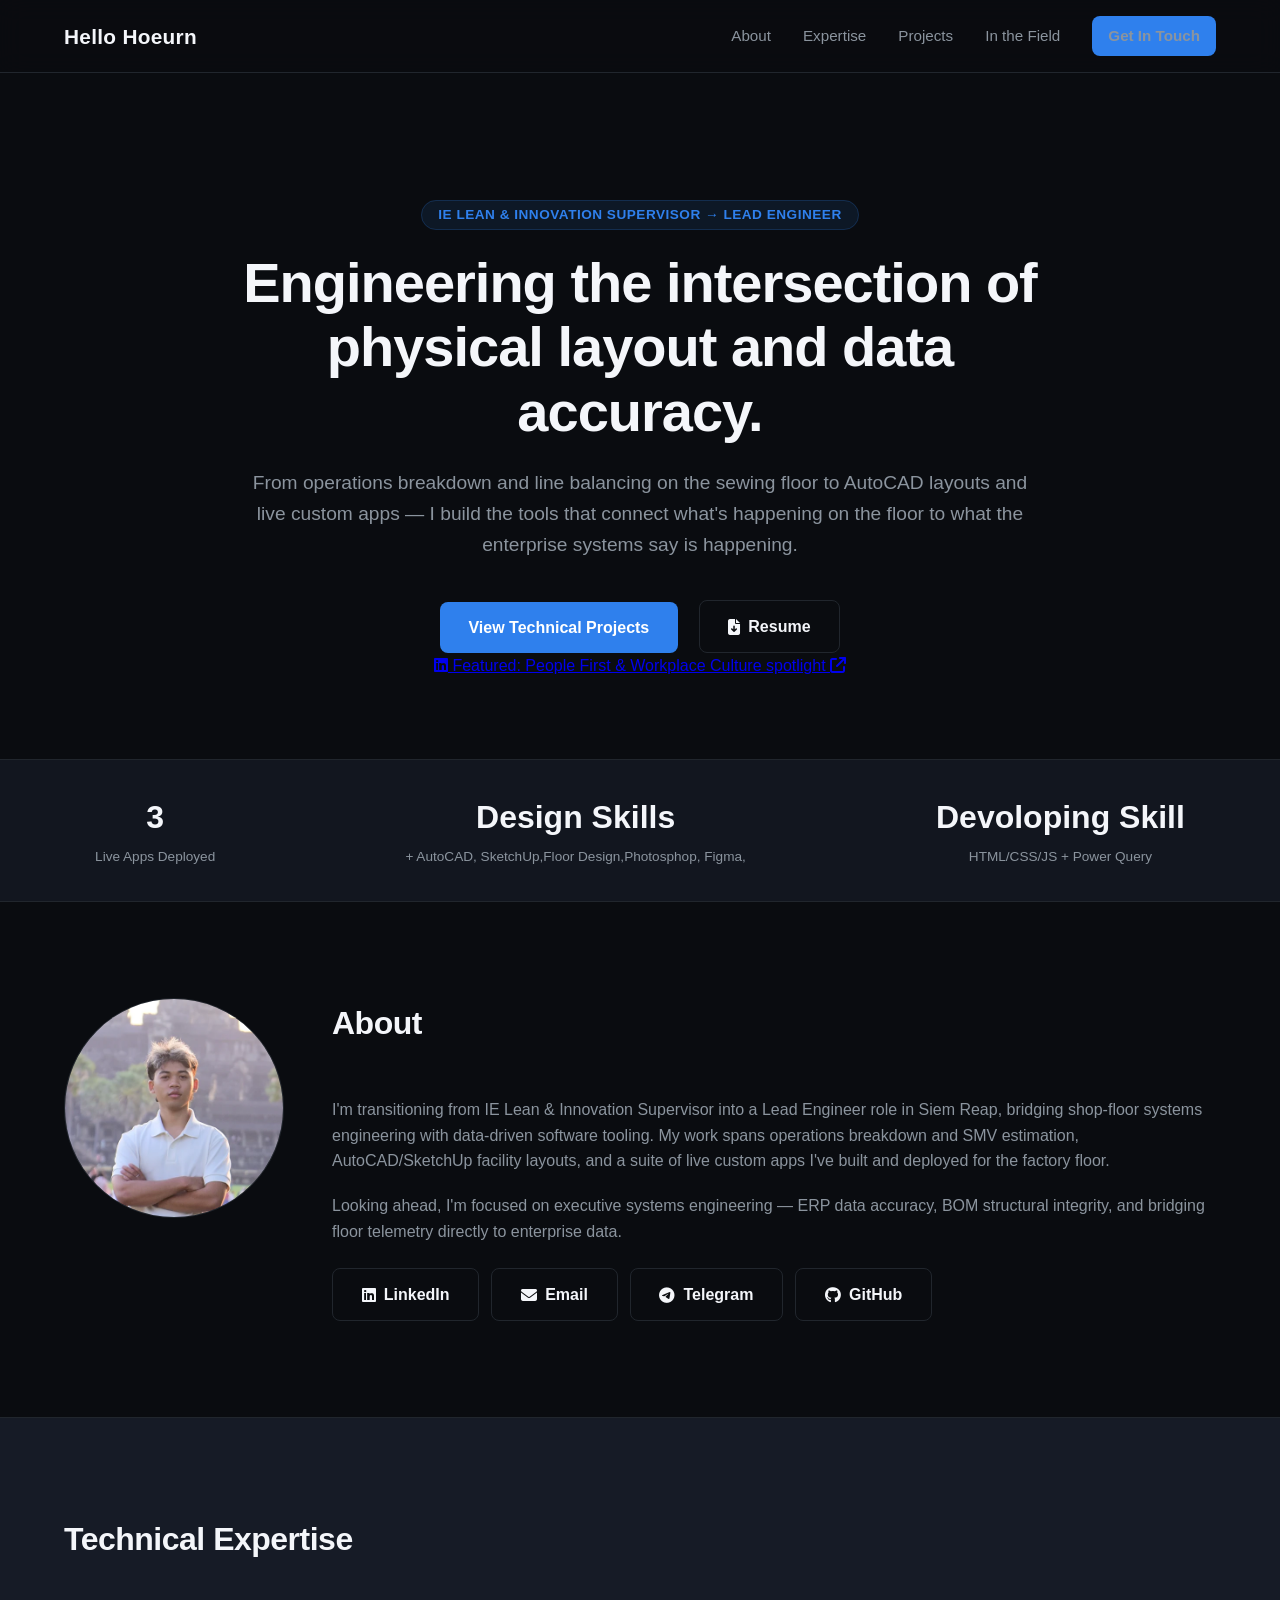
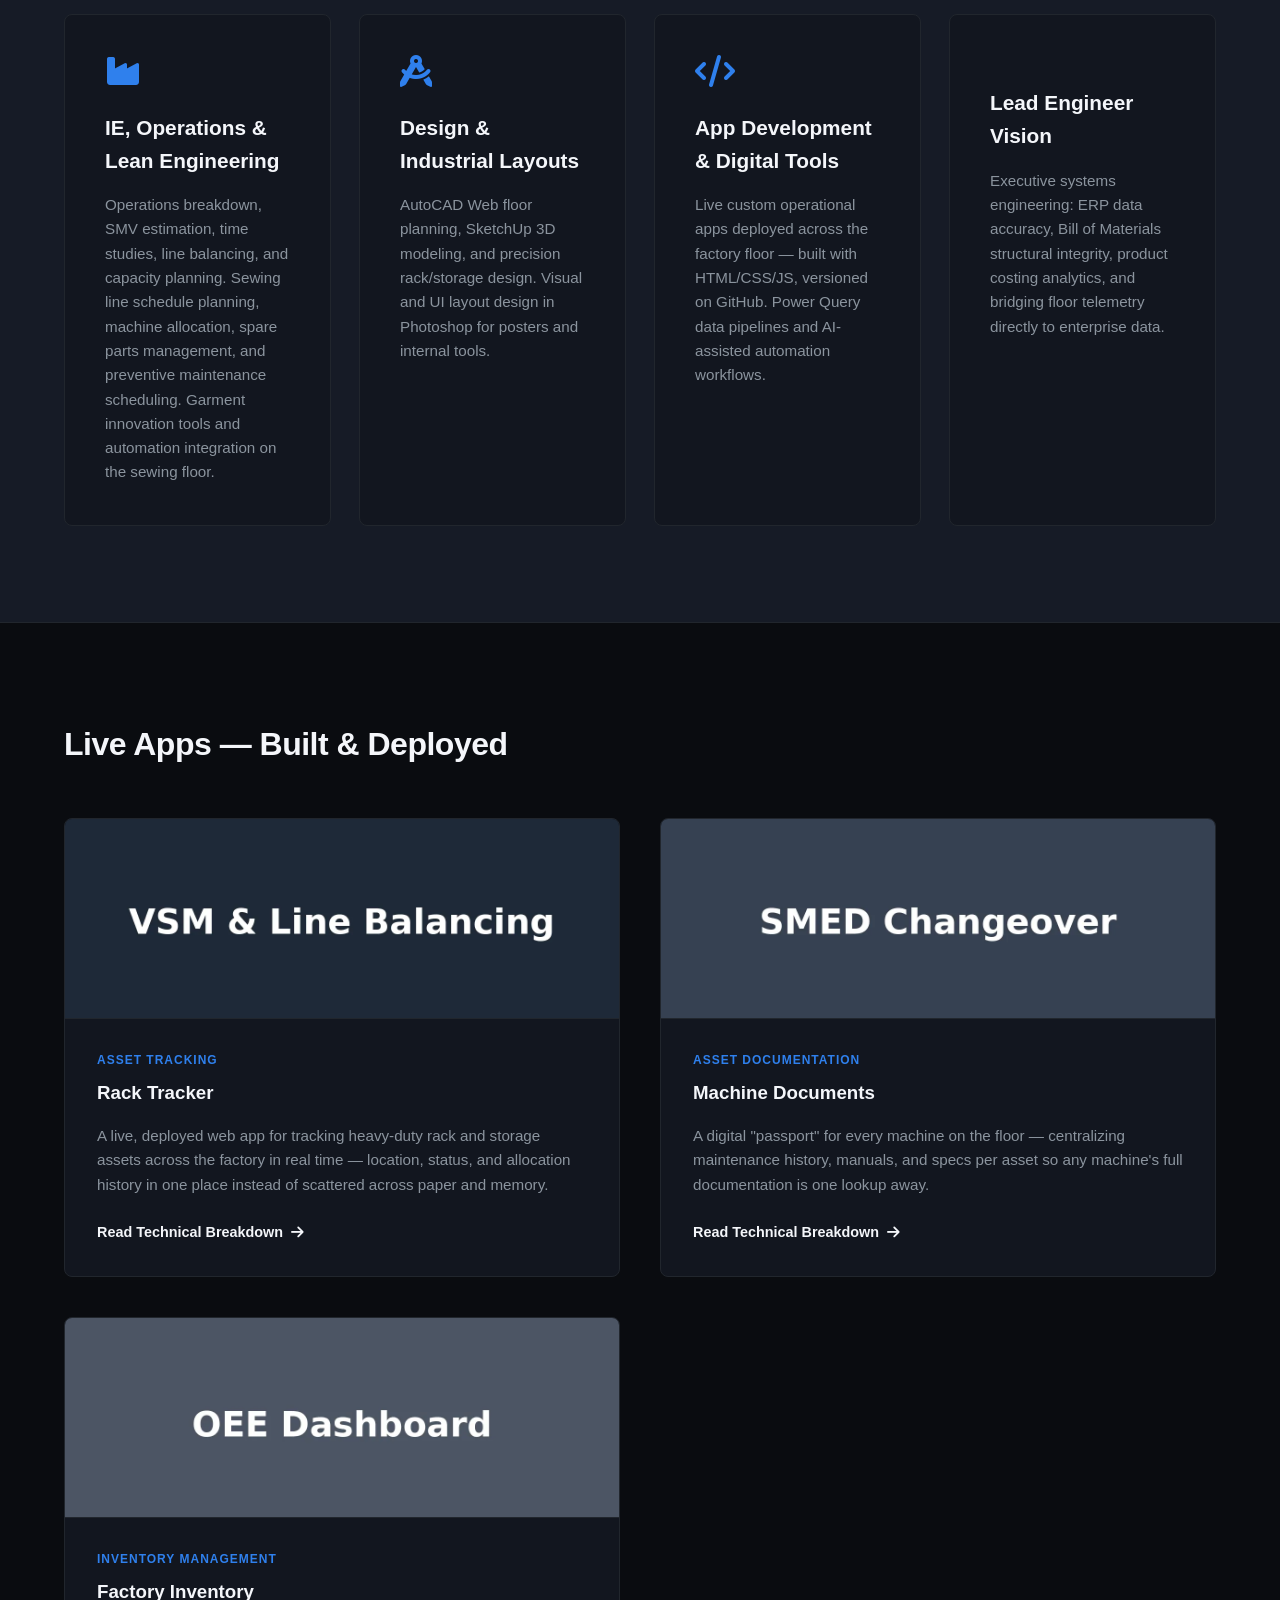
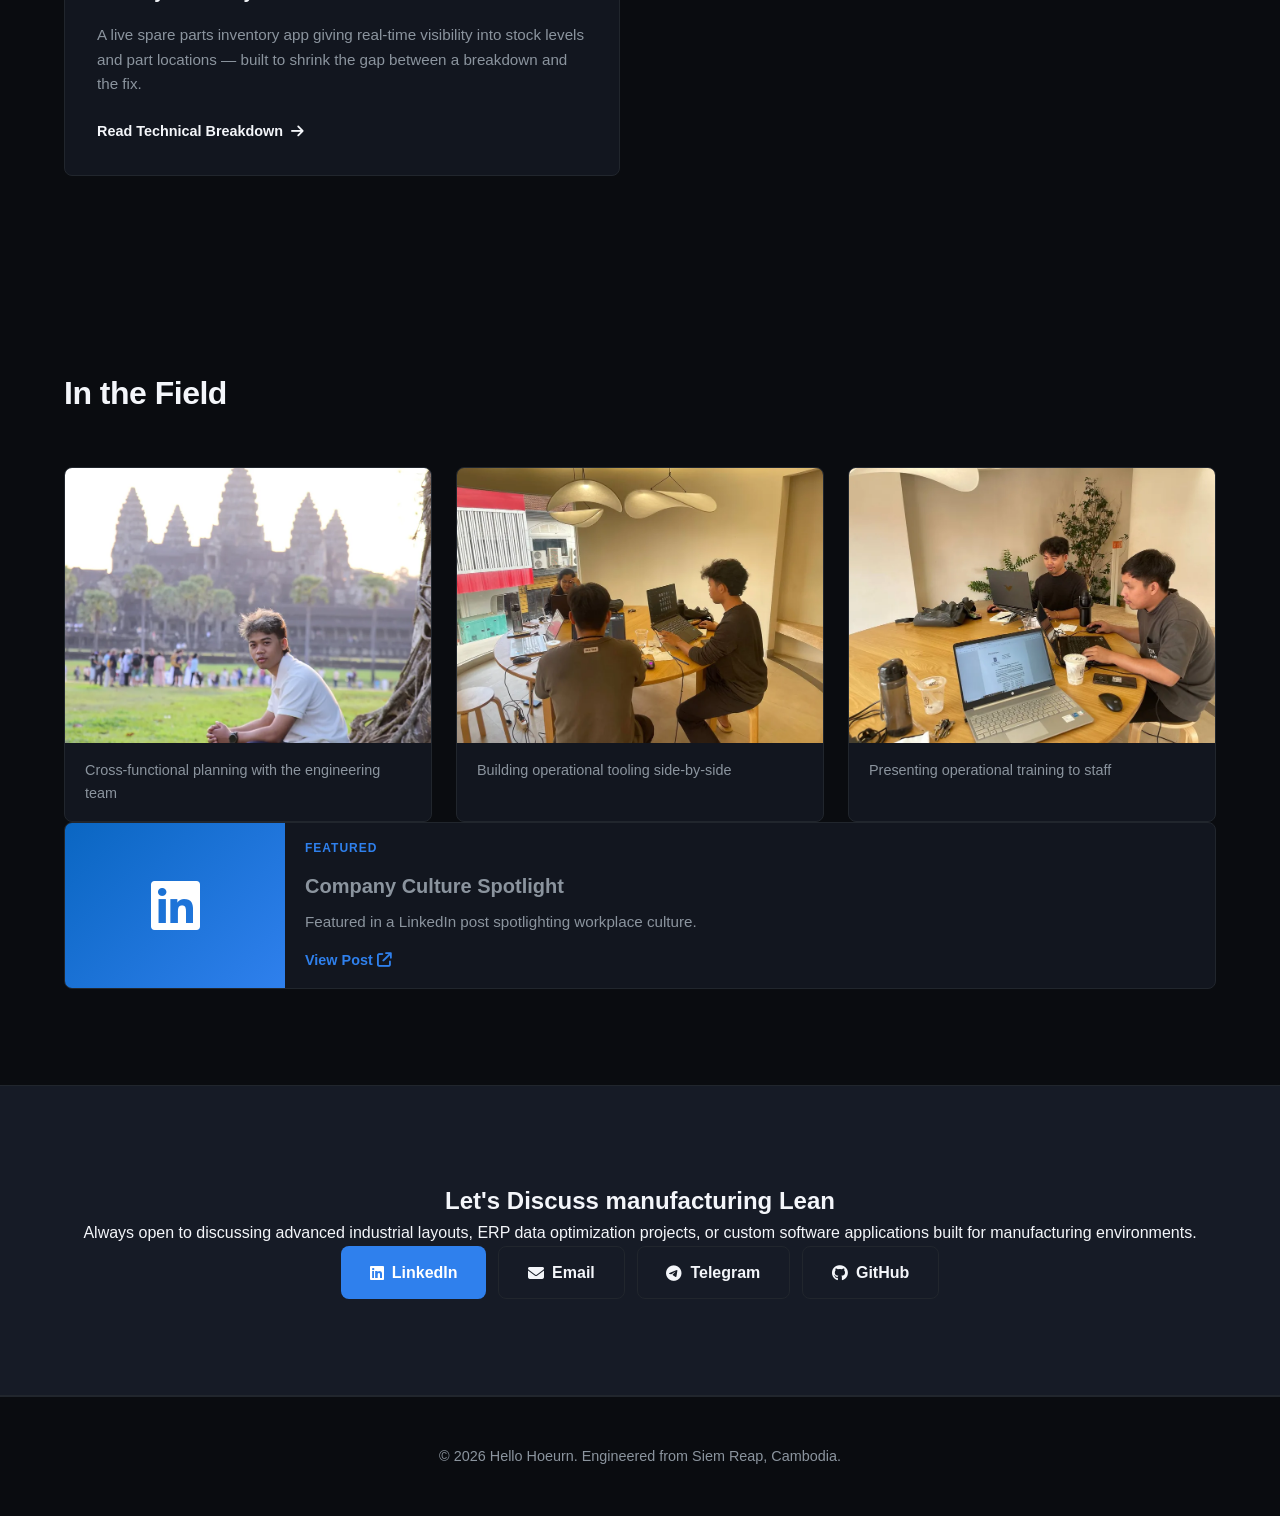
==== index.html @ 074e76a8 "Update metrics bar with new design skills" ====
<!DOCTYPE html>
<html lang="en">
<head>
    <meta charset="UTF-8">
    <meta name="viewport" content="width=device-width, initial-scale=1.0">
    <title>Hello Hoeurn | Lead Engineer</title>
    <meta name="description" content="Lead Engineer specializing in IE/Lean engineering, AutoCAD industrial layouts, and live custom operational apps. Systems engineering meets full-stack development.">
    <link rel="canonical" href="https://hello-portfolio.hoeurnhello.workers.dev/">

    <!-- Open Graph / social preview -->
    <meta property="og:type" content="website">
    <meta property="og:url" content="https://hello-portfolio.hoeurnhello.workers.dev/">
    <meta property="og:title" content="Hello Hoeurn | Lead Engineer">
    <meta property="og:description" content="Engineering the intersection of physical layout and data accuracy — IE/Lean engineering, industrial layouts, and live custom apps.">
    <meta property="og:image" content="https://hello-portfolio.hoeurnhello.workers.dev/assets/og-image.jpg">
    <meta name="twitter:card" content="summary_large_image">

    <link rel="icon" href="assets/favicon.ico">
    <link rel="icon" type="image/png" sizes="32x32" href="assets/favicon-32x32.png">
    <link rel="apple-touch-icon" href="assets/apple-touch-icon.png">
    <link rel="stylesheet" href="styles.css">
    <link rel="stylesheet" href="https://cdnjs.cloudflare.com/ajax/libs/font-awesome/6.4.0/css/all.min.css">
</head>
<body>

    <!-- Navigation -->
    <nav class="navbar">
        <div class="nav-container">
            <a href="#" class="logo">Hello Hoeurn</a>
            <ul class="nav-links" id="navLinks">
                <li><a href="#about">About</a></li>
                <li><a href="#expertise">Expertise</a></li>
                <li><a href="#projects">Projects</a></li>
                <li><a href="#field">In the Field</a></li>
                <li><a href="#contact" class="btn-primary-sm">Get In Touch</a></li>
            </ul>
            <button class="menu-toggle" id="menuToggle" aria-label="Toggle navigation menu" aria-expanded="false" aria-controls="navLinks">
                <span></span><span></span><span></span>
            </button>
        </div>
    </nav>

    <!-- Hero Section -->
    <header class="hero">
        <div class="hero-container">
            <span class="badge">IE Lean &amp; Innovation Supervisor &rarr; Lead Engineer</span>
            <h1>Engineering the intersection of physical layout and data accuracy.</h1>
            <p class="hero-subtitle">From operations breakdown and line balancing on the sewing floor to AutoCAD layouts and live custom apps &mdash; I build the tools that connect what's happening on the floor to what the enterprise systems say is happening.</p>
            <div class="hero-cta">
                <a href="#projects" class="btn-primary">View Technical Projects</a>
                <a href="assets/Hoeun-Resume.pdf" class="btn-secondary" target="_blank" rel="noopener"><i class="fa-solid fa-file-arrow-down"></i> Resume</a>
            </div>
            <a href="https://www.linkedin.com/posts/pactics-group_pactics-peoplefirst-workplaceculture-activity-7432741362162257920-mAac" target="_blank" rel="noopener" class="highlight-badge">
                <i class="fa-brands fa-linkedin"></i> Featured: People First &amp; Workplace Culture spotlight <i class="fa-solid fa-arrow-up-right-from-square badge-icon"></i>
            </a>
        </div>
    </header>

    <!-- Metrics Ticker -->
    <section class="metrics-bar">
        <div class="metric-item"><strong>3</strong> <span>Live Apps Deployed</span></div>
        <div class="metric-item"><strong>Design Skills</strong> <span>+ AutoCAD, SketchUp,Floor Design,Photosphop, Figma,</span></div>
        <div class="metric-item"><strong>Devoloping Skill</strong> <span>HTML/CSS/JS + Power Query</span></div>
    </section>

    <!-- About -->
    <section id="about" class="section reveal">
        <div class="container about-grid">
            <div class="about-photo">
                <img src="assets/headshot.webp" alt="Portrait of Hello Hoeurn" width="220" height="220">
            </div>
            <div class="about-text">
                <h2 class="section-title">About</h2>
                <p>I'm transitioning from IE Lean &amp; Innovation Supervisor into a Lead Engineer role in Siem Reap, bridging shop-floor systems engineering with data-driven software tooling. My work spans operations breakdown and SMV estimation, AutoCAD/SketchUp facility layouts, and a suite of live custom apps I've built and deployed for the factory floor.</p>
                <p>Looking ahead, I'm focused on executive systems engineering &mdash; ERP data accuracy, BOM structural integrity, and bridging floor telemetry directly to enterprise data.</p>
                <div class="social-links about-social">
                    <a href="https://www.linkedin.com/in/hello-hoeurn-35181626a/" target="_blank" rel="noopener" class="btn-secondary"><i class="fa-brands fa-linkedin"></i> LinkedIn</a>
                    <a href="mailto:hoeurnhello@gmail.com" class="btn-secondary"><i class="fa-solid fa-envelope"></i> Email</a>
                    <a href="https://t.me/houernhello" target="_blank" rel="noopener" class="btn-secondary"><i class="fa-brands fa-telegram"></i> Telegram</a>
                    <a href="https://github.com/HelloHoeurn" target="_blank" rel="noopener" class="btn-secondary"><i class="fa-brands fa-github"></i> GitHub</a>
                </div>
            </div>
        </div>
    </section>

    <!-- Core Expertise -->
    <section id="expertise" class="section alt-bg reveal">
        <div class="container">
            <h2 class="section-title">Technical Expertise</h2>
            <div class="grid-4">
                <div class="card">
                    <i class="fa-solid fa-industry card-icon"></i>
                    <h3>IE, Operations &amp; Lean Engineering</h3>
                    <p>Operations breakdown, SMV estimation, time studies, line balancing, and capacity planning. Sewing line schedule planning, machine allocation, spare parts management, and preventive maintenance scheduling. Garment innovation tools and automation integration on the sewing floor.</p>
                </div>
                <div class="card">
                    <i class="fa-solid fa-compass-drafting card-icon"></i>
                    <h3>Design &amp; Industrial Layouts</h3>
                    <p>AutoCAD Web floor planning, SketchUp 3D modeling, and precision rack/storage design. Visual and UI layout design in Photoshop for posters and internal tools.</p>
                </div>
                <div class="card">
                    <i class="fa-solid fa-code card-icon"></i>
                    <h3>App Development &amp; Digital Tools</h3>
                    <p>Live custom operational apps deployed across the factory floor &mdash; built with HTML/CSS/JS, versioned on GitHub. Power Query data pipelines and AI-assisted automation workflows.</p>
                </div>
                <div class="card">
                    <i class="fa-solid fa-chart-network card-icon"></i>
                    <h3>Lead Engineer Vision</h3>
                    <p>Executive systems engineering: ERP data accuracy, Bill of Materials structural integrity, product costing analytics, and bridging floor telemetry directly to enterprise data.</p>
                </div>
            </div>
        </div>
    </section>

    <!-- Project Showcase -->
    <section id="projects" class="section reveal">
        <div class="container">
            <h2 class="section-title">Live Apps &mdash; Built &amp; Deployed</h2>
            <div class="grid-2">

                <!-- Project 1 -->
                <div class="project-card">
                    <div class="project-img"><img src="assets/project1.webp" alt="Rack Tracker app interface" loading="lazy"></div>
                    <div class="project-content">
                        <span class="project-tag">Asset Tracking</span>
                        <h3>Rack Tracker</h3>
                        <p>A live, deployed web app for tracking heavy-duty rack and storage assets across the factory in real time &mdash; location, status, and allocation history in one place instead of scattered across paper and memory.</p>
                        <a href="projects/rack-tracker.html" class="project-link">Read Technical Breakdown <i class="fa-solid fa-arrow-right"></i></a>
                    </div>
                </div>

                <!-- Project 2 -->
                <div class="project-card">
                    <div class="project-img"><img src="assets/project2.webp" alt="Machine Passport documentation app" loading="lazy"></div>
                    <div class="project-content">
                        <span class="project-tag">Asset Documentation</span>
                        <h3>Machine Documents</h3>
                        <p>A digital "passport" for every machine on the floor &mdash; centralizing maintenance history, manuals, and specs per asset so any machine's full documentation is one lookup away.</p>
                        <a href="projects/machine-passport.html" class="project-link">Read Technical Breakdown <i class="fa-solid fa-arrow-right"></i></a>
                    </div>
                </div>

                <!-- Project 3 -->
                <div class="project-card">
                    <div class="project-img"><img src="assets/project3.webp" alt="Factory spare parts inventory app" loading="lazy"></div>
                    <div class="project-content">
                        <span class="project-tag">Inventory Management</span>
                        <h3>Factory Inventory</h3>
                        <p>A live spare parts inventory app giving real-time visibility into stock levels and part locations &mdash; built to shrink the gap between a breakdown and the fix.</p>
                        <a href="projects/factory-inventory.html" class="project-link">Read Technical Breakdown <i class="fa-solid fa-arrow-right"></i></a>
                    </div>
                </div>

            </div>
        </div>
    </section>

    <!-- In the Field -->
    <section id="field" class="section reveal">
        <div class="container">
            <h2 class="section-title">In the Field</h2>
            <div class="grid-3 gallery-grid">
                <figure class="gallery-item">
                    <img src="assets/gallery-planning.webp" alt="Cross-functional planning session with engineering team" loading="lazy">
                    <figcaption>Cross-functional planning with the engineering team</figcaption>
                </figure>
                <figure class="gallery-item">
                    <img src="assets/gallery-dev.webp" alt="Collaborative development session on operational tooling" loading="lazy">
                    <figcaption>Building operational tooling side-by-side</figcaption>
                </figure>
                <figure class="gallery-item">
                    <img src="assets/gallery-training.webp" alt="Presenting operational training to staff" loading="lazy">
                    <figcaption>Presenting operational training to staff</figcaption>
                </figure>
            </div>

            <a href="https://www.linkedin.com/posts/pactics-group_pactics-peoplefirst-workplaceculture-activity-7432741362162257920-mAac?utm_source=share&utm_medium=member_desktop&rcm=ACoAAEH4-20BxfiTvPDlW-mCldekhmw3Rdt7J-I" target="_blank" rel="noopener" class="gallery-item featured-card">
                <div class="featured-visual">
                    <i class="fa-brands fa-linkedin"></i>
                </div>
                <figcaption>
                    <span class="project-tag">Featured</span>
                    <h3>Company Culture Spotlight</h3>
                    <p>Featured in a LinkedIn post spotlighting workplace culture.</p>
                    <span class="featured-view">View Post <i class="fa-solid fa-arrow-up-right-from-square"></i></span>
                </figcaption>
            </a>
        </div>
    </section>

    <!-- Connect / Contact -->
    <section id="contact" class="section alt-bg reveal">
        <div class="container center text-center">
            <h2>Let's Discuss  manufacturing Lean </h2>
            <p>Always open to discussing advanced industrial layouts, ERP data optimization projects, or custom software applications built for manufacturing environments.</p>
            <div class="social-links">
                <a href="https://www.linkedin.com/in/hello-hoeurn-35181626a/" target="_blank" rel="noopener" class="btn-primary"><i class="fa-brands fa-linkedin"></i> LinkedIn</a>
                <a href="mailto:hoeurnhello@gmail.com" class="btn-secondary"><i class="fa-solid fa-envelope"></i> Email</a>
                <a href="https://t.me/houernhello" target="_blank" rel="noopener" class="btn-secondary"><i class="fa-brands fa-telegram"></i> Telegram</a>
                <a href="https://github.com/HelloHoeurn" target="_blank" rel="noopener" class="btn-secondary"><i class="fa-brands fa-github"></i> GitHub</a>
            </div>
        </div>
    </section>

    <!-- Footer -->
    <footer>
        <p>&copy; <span id="year"></span> Hello Hoeurn. Engineered from Siem Reap, Cambodia.</p>
    </footer>

    <script src="script.js"></script>
</body>
</html>
---- styles.css ----
/* Modern Minimalist Dark Theme Reset */
:root {
    --bg-main: #0a0c10;
    --bg-card: #12161f;
    --bg-alt: #161b26;
    --accent: #2f80ed;
    --accent-hover: #1b66ca;
    --text-main: #f4f6fa;
    --text-muted: #8b949e;
    --border: #21262d;
    --radius: 8px;
}

* {
    margin: 0;
    padding: 0;
    box-sizing: border-box;
    font-family: -apple-system, BlinkMacSystemFont, "Segoe UI", Roboto, Helvetica, Arial, sans-serif;
}

body {
    background-color: var(--bg-main);
    color: var(--text-main);
    line-height: 1.6;
    overflow-x: hidden;
}

.container {
    width: 90%;
    max-width: 1200px;
    margin: 0 auto;
}

/* Navbar */
.navbar {
    border-bottom: 1px solid var(--border);
    background: rgba(10, 12, 16, 0.8);
    backdrop-filter: blur(12px);
    position: sticky;
    top: 0;
    z-index: 100;
    padding: 1rem 0;
}
.nav-container {
    display: flex;
    justify-content: space-between;
    align-items: center;
    width: 90%;
    max-width: 1200px;
    margin: 0 auto;
}
.logo {
    font-weight: 800;
    letter-spacing: 0.3px;
    color: var(--text-main);
    text-decoration: none;
    font-size: 1.3rem;
}
.nav-links {
    display: flex;
    list-style: none;
    gap: 2rem;
    align-items: center;
}
.nav-links a {
    color: var(--text-muted);
    text-decoration: none;
    font-size: 0.95rem;
    transition: color 0.2s;
}
.nav-links a:hover { color: var(--text-main); }

.menu-toggle {
    display: none;
    flex-direction: column;
    justify-content: space-between;
    width: 24px;
    height: 18px;
    background: none;
    border: none;
    cursor: pointer;
    padding: 0;
}
.menu-toggle span {
    display: block;
    height: 2px;
    width: 100%;
    background: var(--text-main);
    border-radius: 2px;
    transition: transform 0.25s, opacity 0.25s;
}
.menu-toggle[aria-expanded="true"] span:nth-child(1) { transform: translateY(8px) rotate(45deg); }
.menu-toggle[aria-expanded="true"] span:nth-child(2) { opacity: 0; }
.menu-toggle[aria-expanded="true"] span:nth-child(3) { transform: translateY(-8px) rotate(-45deg); }

/* Hero */
.hero {
    padding: 8rem 0 5rem 0;
    text-align: center;
}
.hero-container {
    max-width: 800px;
    margin: 0 auto;
}
.badge {
    background: rgba(47, 128, 237, 0.1);
    color: var(--accent);
    border: 1px solid rgba(47, 128, 237, 0.2);
    padding: 0.4rem 1rem;
    border-radius: 50px;
    font-size: 0.85rem;
    font-weight: 600;
    text-transform: uppercase;
    letter-spacing: 0.5px;
}
.hero h1 {
    font-size: 3.5rem;
    font-weight: 800;
    line-height: 1.15;
    margin: 1.5rem 0;
    letter-spacing: -1px;
}
.hero-subtitle {
    color: var(--text-muted);
    font-size: 1.2rem;
    margin-bottom: 2.5rem;
}

/* Buttons */
.btn-primary, .btn-secondary, .btn-primary-sm {
    display: inline-flex;
    align-items: center;
    gap: 0.5rem;
    font-weight: 600;
    text-decoration: none;
    border-radius: var(--radius);
    transition: all 0.2s;
}
.btn-primary {
    background: var(--accent);
    color: #fff;
    padding: 0.8rem 1.8rem;
}
.btn-primary:hover { background: var(--accent-hover); }
.btn-secondary {
    border: 1px solid var(--border);
    color: var(--text-main);
    padding: 0.8rem 1.8rem;
    margin-left: 1rem;
    background: transparent;
}
.btn-secondary:hover { background: var(--bg-card); border-color: var(--text-muted); }
.btn-primary-sm {
    background: var(--accent);
    color: #fff;
    padding: 0.5rem 1rem;
    font-size: 0.85rem;
}

/* Social link groups (About + Contact) */
.social-links {
    display: flex;
    flex-wrap: wrap;
    justify-content: center;
    gap: 0.75rem;
}
.social-links .btn-secondary { margin-left: 0; }

/* Layout utilities */
.center { margin-left: auto; margin-right: auto; }
.text-center { text-align: center; }
.text-center .section-title { margin-left: auto; margin-right: auto; }

/* Metrics Bar */
.metrics-bar {
    display: flex;
    justify-content: space-around;
    border-top: 1px solid var(--border);
    border-bottom: 1px solid var(--border);
    padding: 2rem 0;
    background: var(--bg-card);
}
.metric-item {
    text-align: center;
}
.metric-item strong {
    display: block;
    font-size: 2rem;
    color: var(--text-main);
}
.metric-item span {
    color: var(--text-muted);
    font-size: 0.85rem;
}

/* Sections & Grids */
.section { padding: 6rem 0; }
.alt-bg { background-color: var(--bg-alt); border-top: 1px solid var(--border); border-bottom: 1px solid var(--border); }
.section-title {
    font-size: 2rem;
    font-weight: 700;
    margin-bottom: 3rem;
    letter-spacing: -0.5px;
}
.grid-3 {
    display: grid;
    grid-template-columns: repeat(auto-fit, minmax(300px, 1fr));
    gap: 2rem;
}
.grid-4 {
    display: grid;
    grid-template-columns: repeat(auto-fit, minmax(250px, 1fr));
    gap: 1.75rem;
}
.grid-2 {
    display: grid;
    grid-template-columns: repeat(auto-fit, minmax(450px, 1fr));
    gap: 2.5rem;
}

/* Cards */
.card {
    background: var(--bg-card);
    border: 1px solid var(--border);
    padding: 2.5rem;
    border-radius: var(--radius);
}
.card-icon {
    font-size: 2rem;
    color: var(--accent);
    margin-bottom: 1.5rem;
}
.card h3 { margin-bottom: 1rem; font-size: 1.3rem; }
.card p { color: var(--text-muted); font-size: 0.95rem; }

/* Project Cards */
.project-card {
    background: var(--bg-card);
    border: 1px solid var(--border);
    border-radius: var(--radius);
    overflow: hidden;
    display: flex;
    flex-direction: column;
    transition: transform 0.25s, border-color 0.25s;
}
.project-card:hover {
    transform: translateY(-4px);
    border-color: var(--accent);
}
.project-img {
    height: 200px;
    overflow: hidden;
    border-bottom: 1px solid var(--border);
}
.project-img img {
    width: 100%;
    height: 100%;
    object-fit: cover;
    display: block;
    transition: transform 0.4s ease;
}
.project-card:hover .project-img img { transform: scale(1.05); }
.project-content { padding: 2rem; flex-grow: 1; display: flex; flex-direction: column; }
.project-tag {
    color: var(--accent);
    font-size: 0.75rem;
    font-weight: 700;
    text-transform: uppercase;
    letter-spacing: 1px;
    margin-bottom: 0.5rem;
    display: block;
}
.project-content h3 { margin-bottom: 1rem; }
.project-content p { color: var(--text-muted); font-size: 0.95rem; margin-bottom: 1.5rem; flex-grow: 1; }
.project-link { color: var(--text-main); text-decoration: none; font-size: 0.9rem; font-weight: 600; display: inline-flex; align-items: center; gap: 0.5rem; }
.project-link:hover { color: var(--accent); }

/* About */
.about-grid {
    display: grid;
    grid-template-columns: 220px 1fr;
    gap: 3rem;
    align-items: start;
}
.about-photo img {
    width: 220px;
    height: 220px;
    border-radius: 50%;
    object-fit: cover;
    border: 1px solid var(--border);
}
.about-text p { color: var(--text-muted); margin-bottom: 1.2rem; }
.about-social { margin-top: 1.5rem; justify-content: flex-start; }

/* Scroll reveal micro-interaction */
.reveal {
    opacity: 0;
    transform: translateY(24px);
    transition: opacity 0.6s ease, transform 0.6s ease;
}
.reveal.visible {
    opacity: 1;
    transform: translateY(0);
}

/* Featured Card (big, matches gallery-item language) */
.featured-card {
    display: flex;
    align-items: stretch;
    margin-top: 1.75rem;
    text-decoration: none;
    color: inherit;
}
.featured-visual {
    flex: 0 0 220px;
    background: linear-gradient(135deg, #0A66C2, var(--accent));
    display: flex;
    align-items: center;
    justify-content: center;
}
.featured-visual i { font-size: 3.5rem; color: #fff; }
.featured-card figcaption {
    padding: 1.75rem 2rem;
    display: flex;
    flex-direction: column;
    justify-content: center;
    gap: 0.5rem;
}
.featured-card figcaption .project-tag { margin-bottom: 0.25rem; }
.featured-card figcaption h3 { font-size: 1.25rem; font-weight: 700; }
.featured-card figcaption p { color: var(--text-muted); font-size: 0.95rem; }
.featured-view {
    color: var(--accent);
    font-weight: 600;
    font-size: 0.9rem;
    margin-top: 0.4rem;
}
@media (max-width: 640px) {
    .featured-card { flex-direction: column; }
    .featured-visual { flex-basis: 120px; }
}

/* In the Field Gallery */
.gallery-grid { gap: 1.5rem; }
.gallery-item {
    background: var(--bg-card);
    border: 1px solid var(--border);
    border-radius: var(--radius);
    overflow: hidden;
    margin: 0;
    transition: transform 0.25s, border-color 0.25s;
}
.gallery-item:hover { transform: translateY(-4px); border-color: var(--accent); }
.gallery-item img {
    width: 100%;
    aspect-ratio: 4 / 3;
    object-fit: cover;
    display: block;
}
.gallery-item figcaption {
    padding: 1rem 1.25rem;
    color: var(--text-muted);
    font-size: 0.9rem;
}

/* Case Study Pages */
.case-study {
    max-width: 760px;
    padding: 5rem 0 4rem;
}
.case-study .back-link {
    color: var(--accent);
    text-decoration: none;
    font-weight: 600;
    font-size: 0.9rem;
}
.case-study .back-link:hover { text-decoration: underline; }
.case-study .project-tag {
    display: inline-block;
    margin-top: 2rem;
}
.case-study h1 {
    font-size: 2.4rem;
    font-weight: 800;
    letter-spacing: -0.5px;
    margin: 0.5rem 0 1rem;
}
.case-study .lead {
    color: var(--text-muted);
    font-size: 1.15rem;
    margin-bottom: 2.5rem;
    border-left: 3px solid var(--accent);
    padding-left: 1rem;
}
.case-study h3 {
    margin-top: 2.5rem;
    margin-bottom: 0.75rem;
    font-size: 1.2rem;
}
.case-study p, .case-study li { color: var(--text-muted); }
.case-study ul { margin-left: 1.5rem; padding-top: 0.25rem; }
.case-study ul li { margin-bottom: 0.4rem; }
.case-study strong { color: var(--text-main); }
.case-study > .back-link:last-of-type {
    display: inline-block;
    margin-top: 3rem;
}

/* Footer */
footer {
    text-align: center;
    padding: 3rem 0;
    border-top: 1px solid var(--border);
    color: var(--text-muted);
    font-size: 0.9rem;
}

/* Responsiveness */
@media (max-width: 768px) {
    .hero h1 { font-size: 2.3rem; }
    .grid-2 { grid-template-columns: 1fr; }
    .hero-cta .btn-secondary { margin-left: 0; margin-top: 1rem; display: inline-flex; }
    .about-grid { grid-template-columns: 1fr; text-align: center; }
    .about-photo img { margin: 0 auto; }
    .about-social { justify-content: center; }

    .menu-toggle { display: flex; }
    .nav-links {
        position: absolute;
        top: 100%;
        left: 0;
        right: 0;
        flex-direction: column;
        align-items: flex-start;
        gap: 0;
        background: var(--bg-card);
        border-bottom: 1px solid var(--border);
        max-height: 0;
        overflow: hidden;
        transition: max-height 0.3s ease;
    }
    .nav-links.open { max-height: 300px; }
    .nav-links li { width: 100%; padding: 0.9rem 5%; border-top: 1px solid var(--border); }
    .nav-links li:first-child { border-top: none; }
}
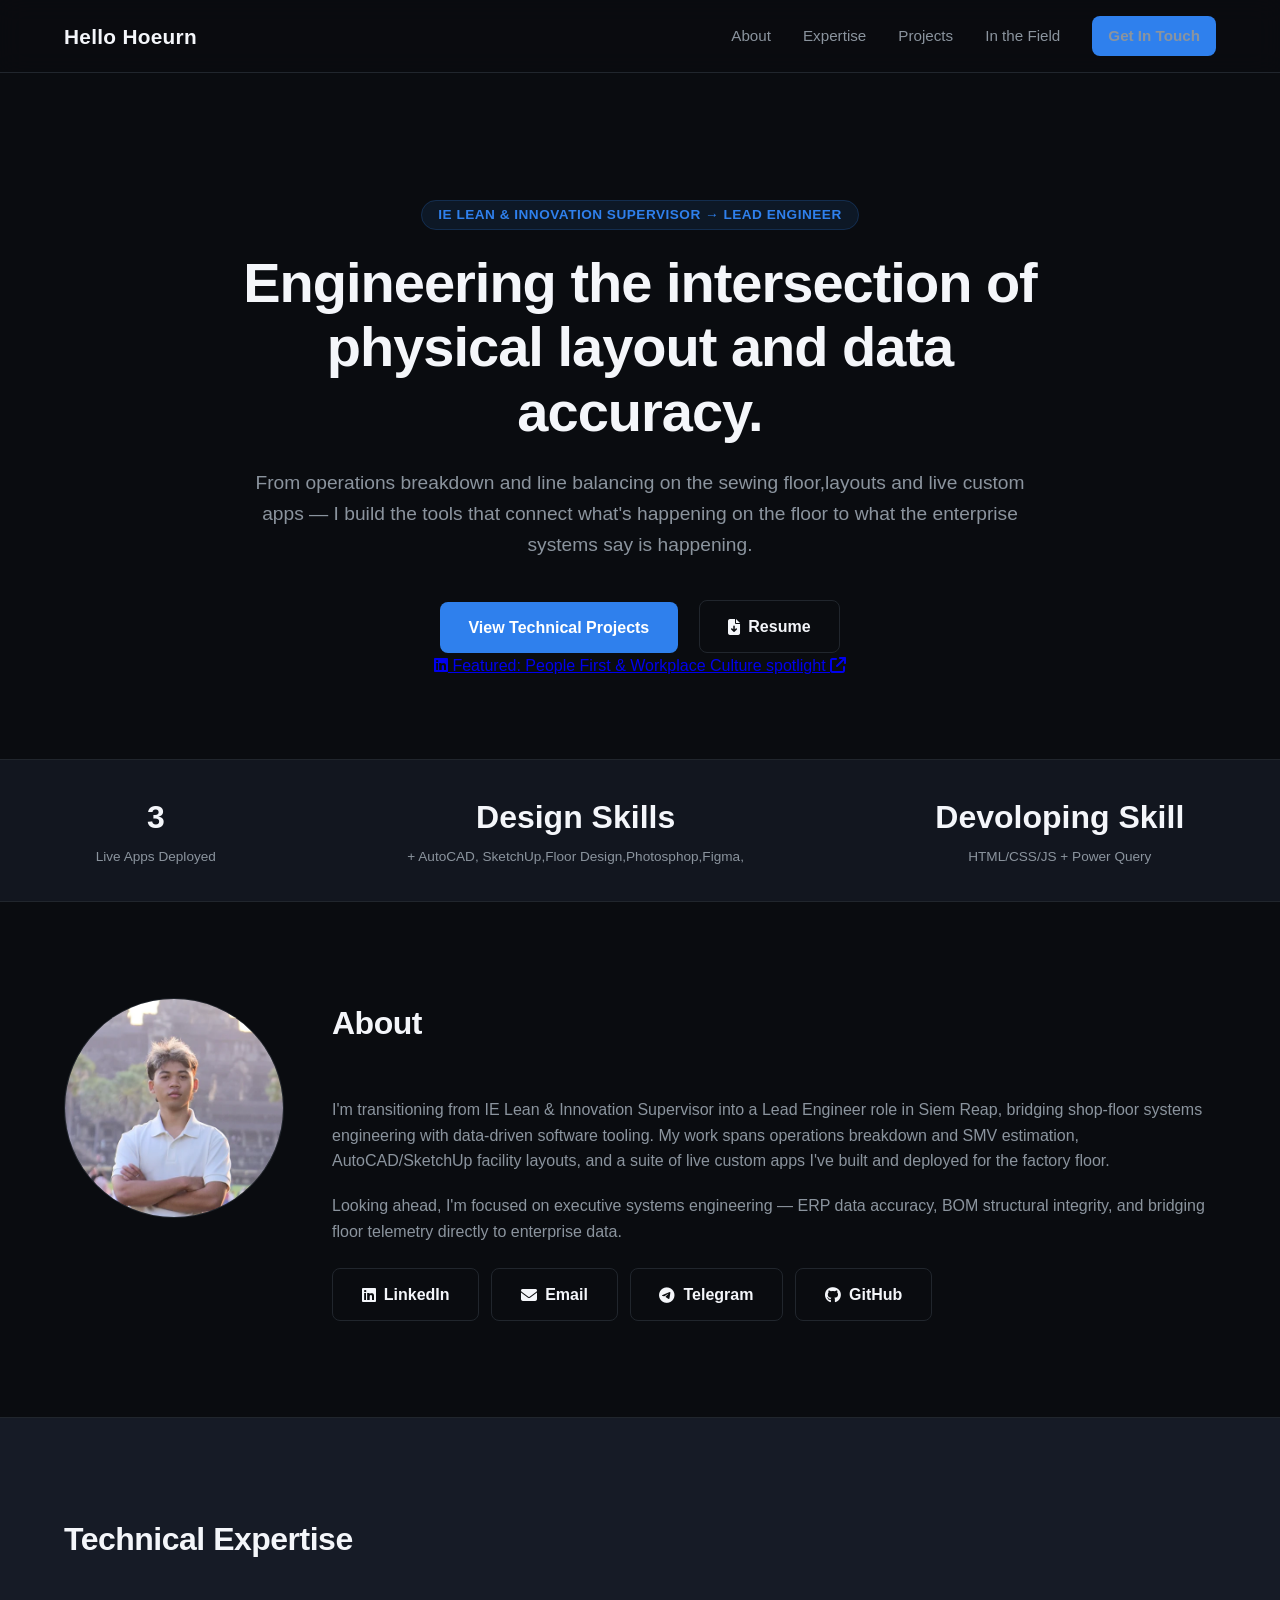
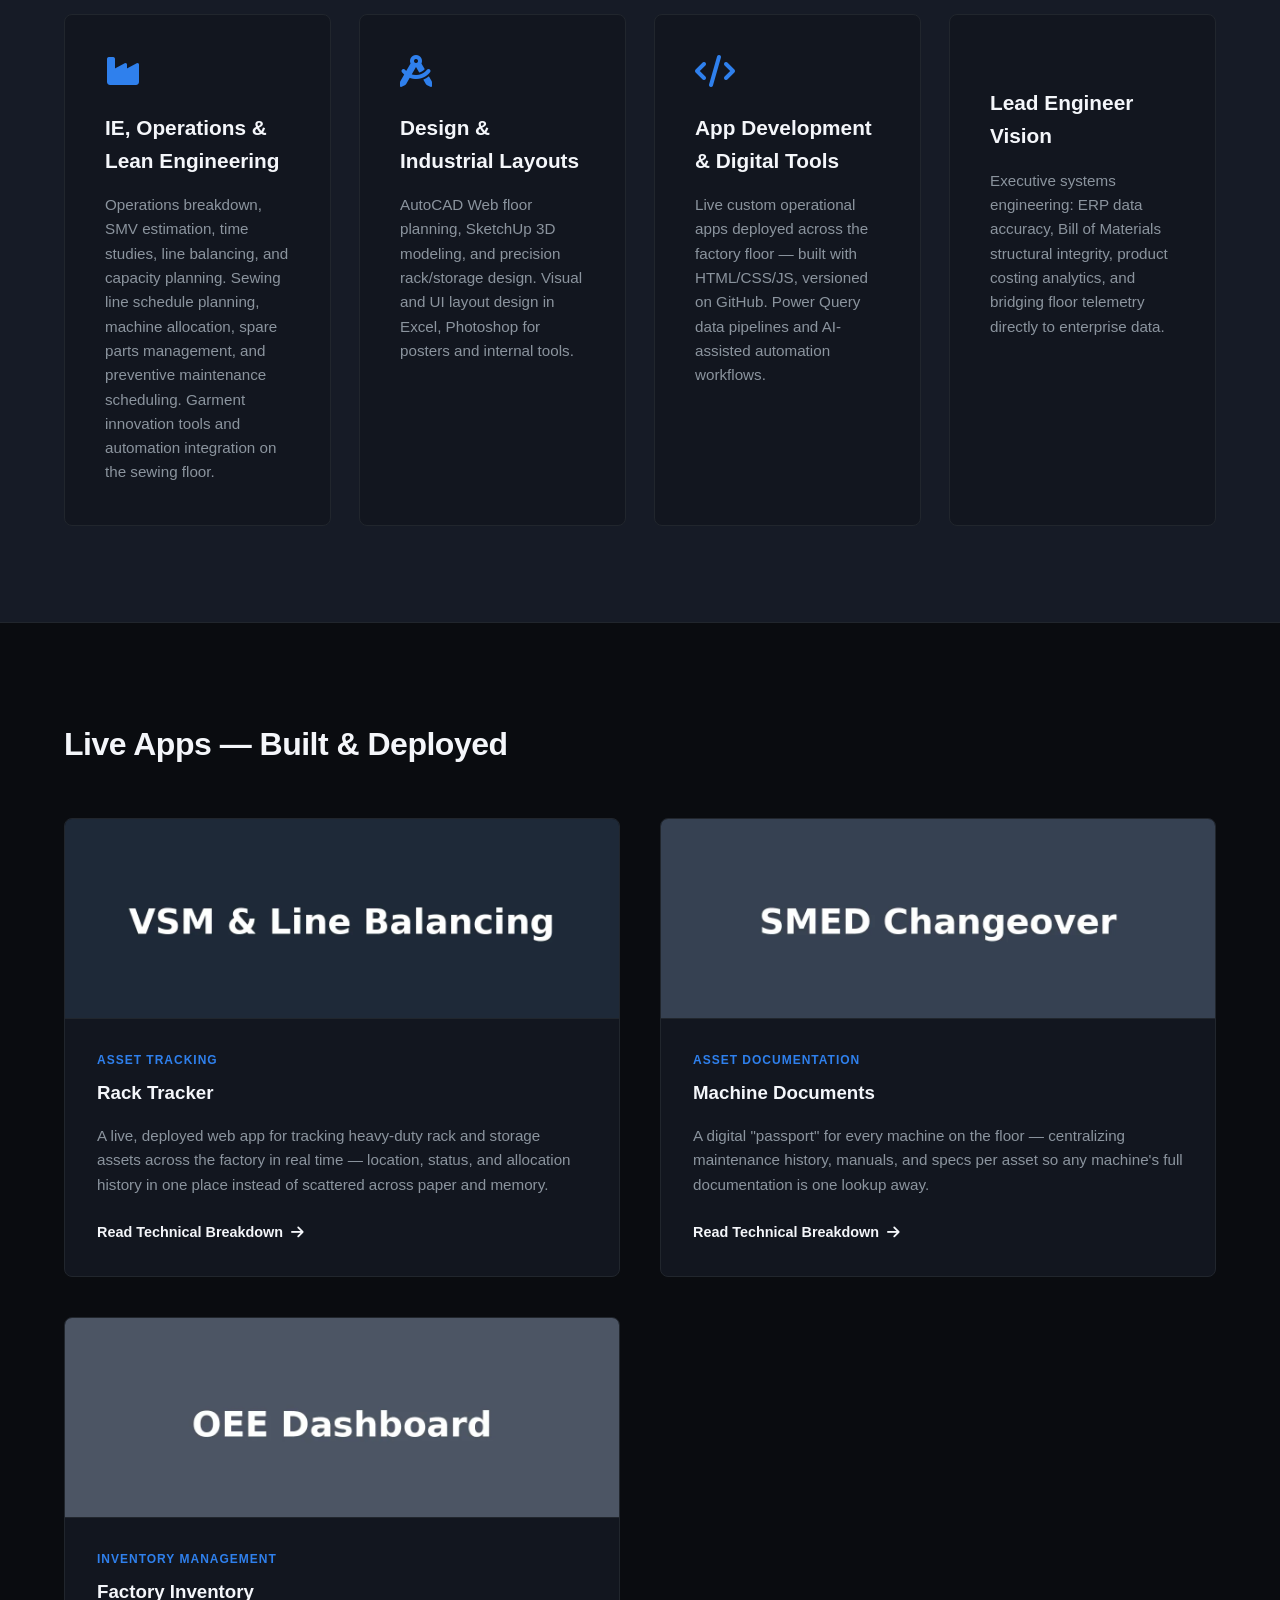
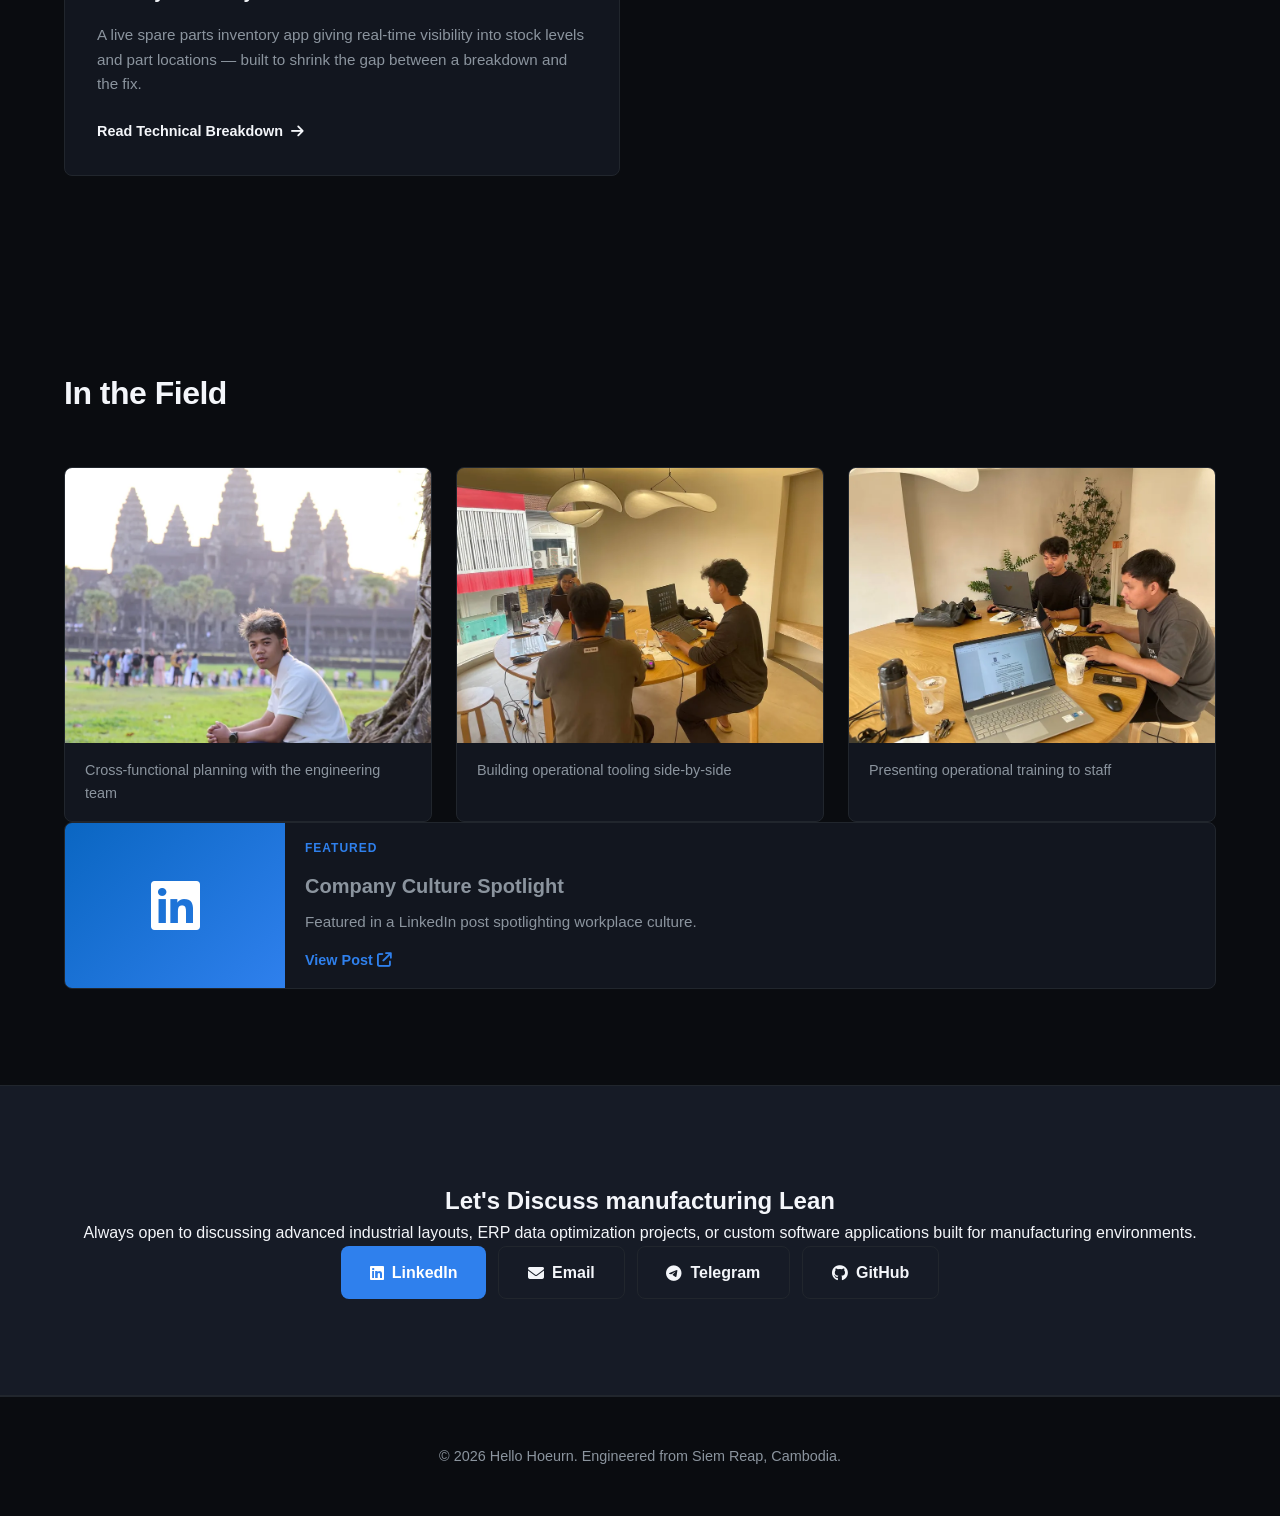
==== commit fcff3206: "Refine text in index.html for better clarity Updated descriptions in the hero section and metrics ba" ====
--- a/index.html
+++ b/index.html
@@ -45,7 +45,7 @@
         <div class="hero-container">
             <span class="badge">IE Lean &amp; Innovation Supervisor &rarr; Lead Engineer</span>
             <h1>Engineering the intersection of physical layout and data accuracy.</h1>
-            <p class="hero-subtitle">From operations breakdown and line balancing on the sewing floor to AutoCAD layouts and live custom apps &mdash; I build the tools that connect what's happening on the floor to what the enterprise systems say is happening.</p>
+            <p class="hero-subtitle">From operations breakdown and line balancing on the sewing floor,layouts and live custom apps &mdash; I build the tools that connect what's happening on the floor to what the enterprise systems say is happening.</p>
             <div class="hero-cta">
                 <a href="#projects" class="btn-primary">View Technical Projects</a>
                 <a href="assets/Hoeun-Resume.pdf" class="btn-secondary" target="_blank" rel="noopener"><i class="fa-solid fa-file-arrow-down"></i> Resume</a>
@@ -59,7 +59,7 @@
     <!-- Metrics Ticker -->
     <section class="metrics-bar">
         <div class="metric-item"><strong>3</strong> <span>Live Apps Deployed</span></div>
-        <div class="metric-item"><strong>Design Skills</strong> <span>+ AutoCAD, SketchUp,Floor Design,Photosphop, Figma,</span></div>
+        <div class="metric-item"><strong>Design Skills</strong> <span>+ AutoCAD, SketchUp,Floor Design,Photosphop,Figma,</span></div>
         <div class="metric-item"><strong>Devoloping Skill</strong> <span>HTML/CSS/JS + Power Query</span></div>
     </section>
 
@@ -96,7 +96,7 @@
                 <div class="card">
                     <i class="fa-solid fa-compass-drafting card-icon"></i>
                     <h3>Design &amp; Industrial Layouts</h3>
-                    <p>AutoCAD Web floor planning, SketchUp 3D modeling, and precision rack/storage design. Visual and UI layout design in Photoshop for posters and internal tools.</p>
+                    <p>AutoCAD Web floor planning, SketchUp 3D modeling, and precision rack/storage design. Visual and UI layout design in Excel, Photoshop for posters and internal tools.</p>
                 </div>
                 <div class="card">
                     <i class="fa-solid fa-code card-icon"></i>
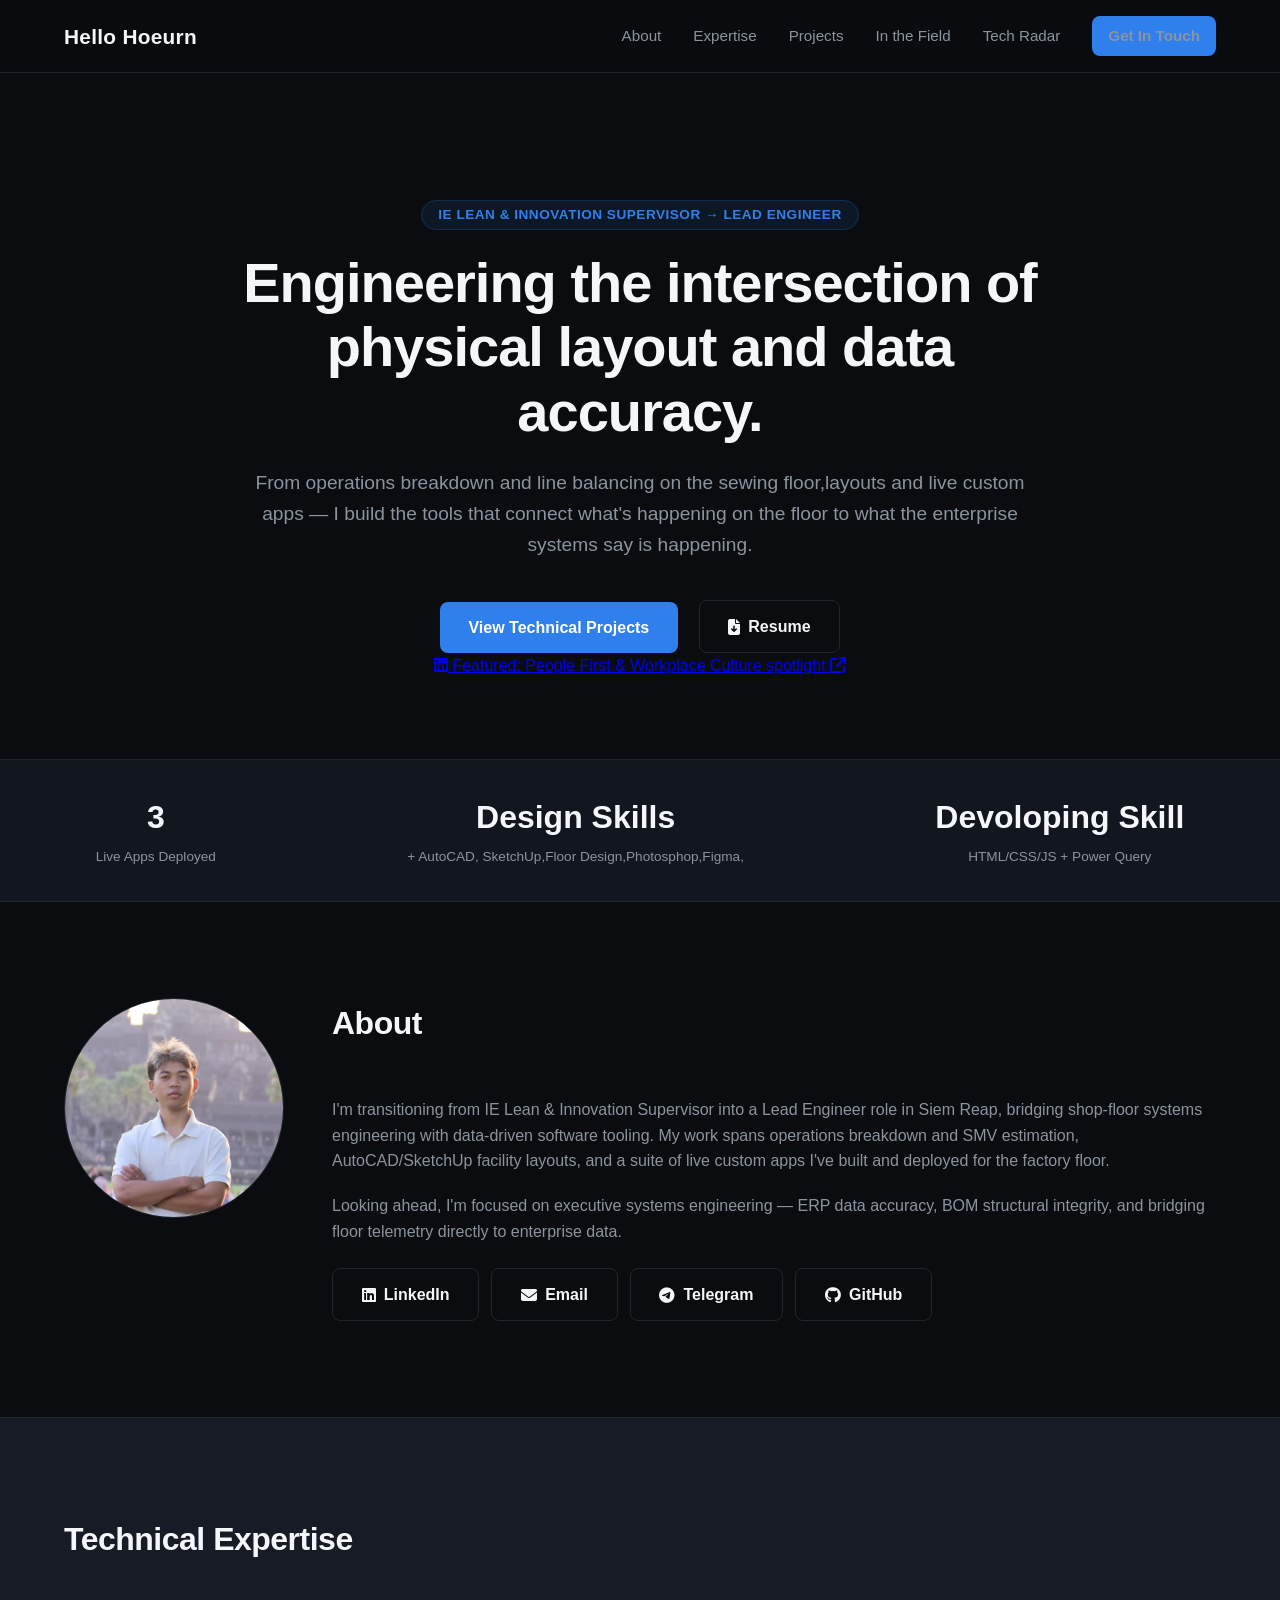
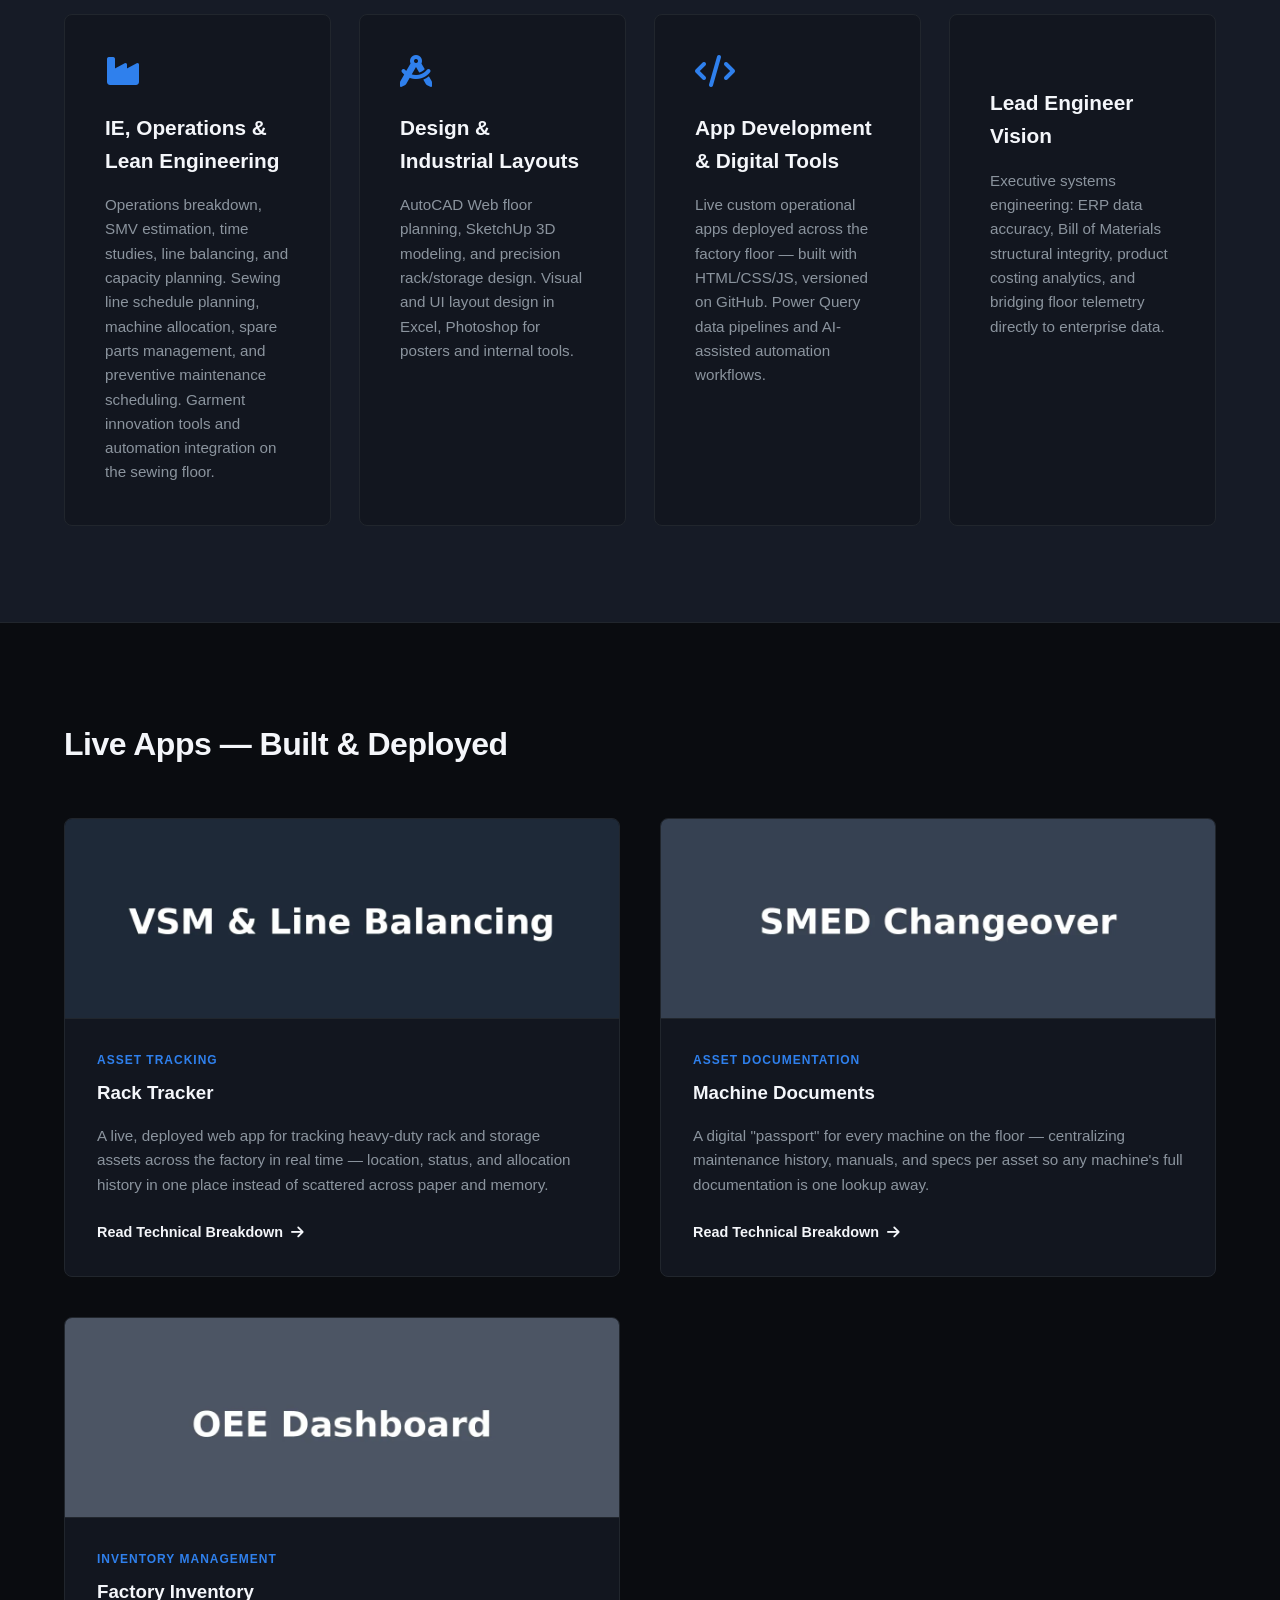
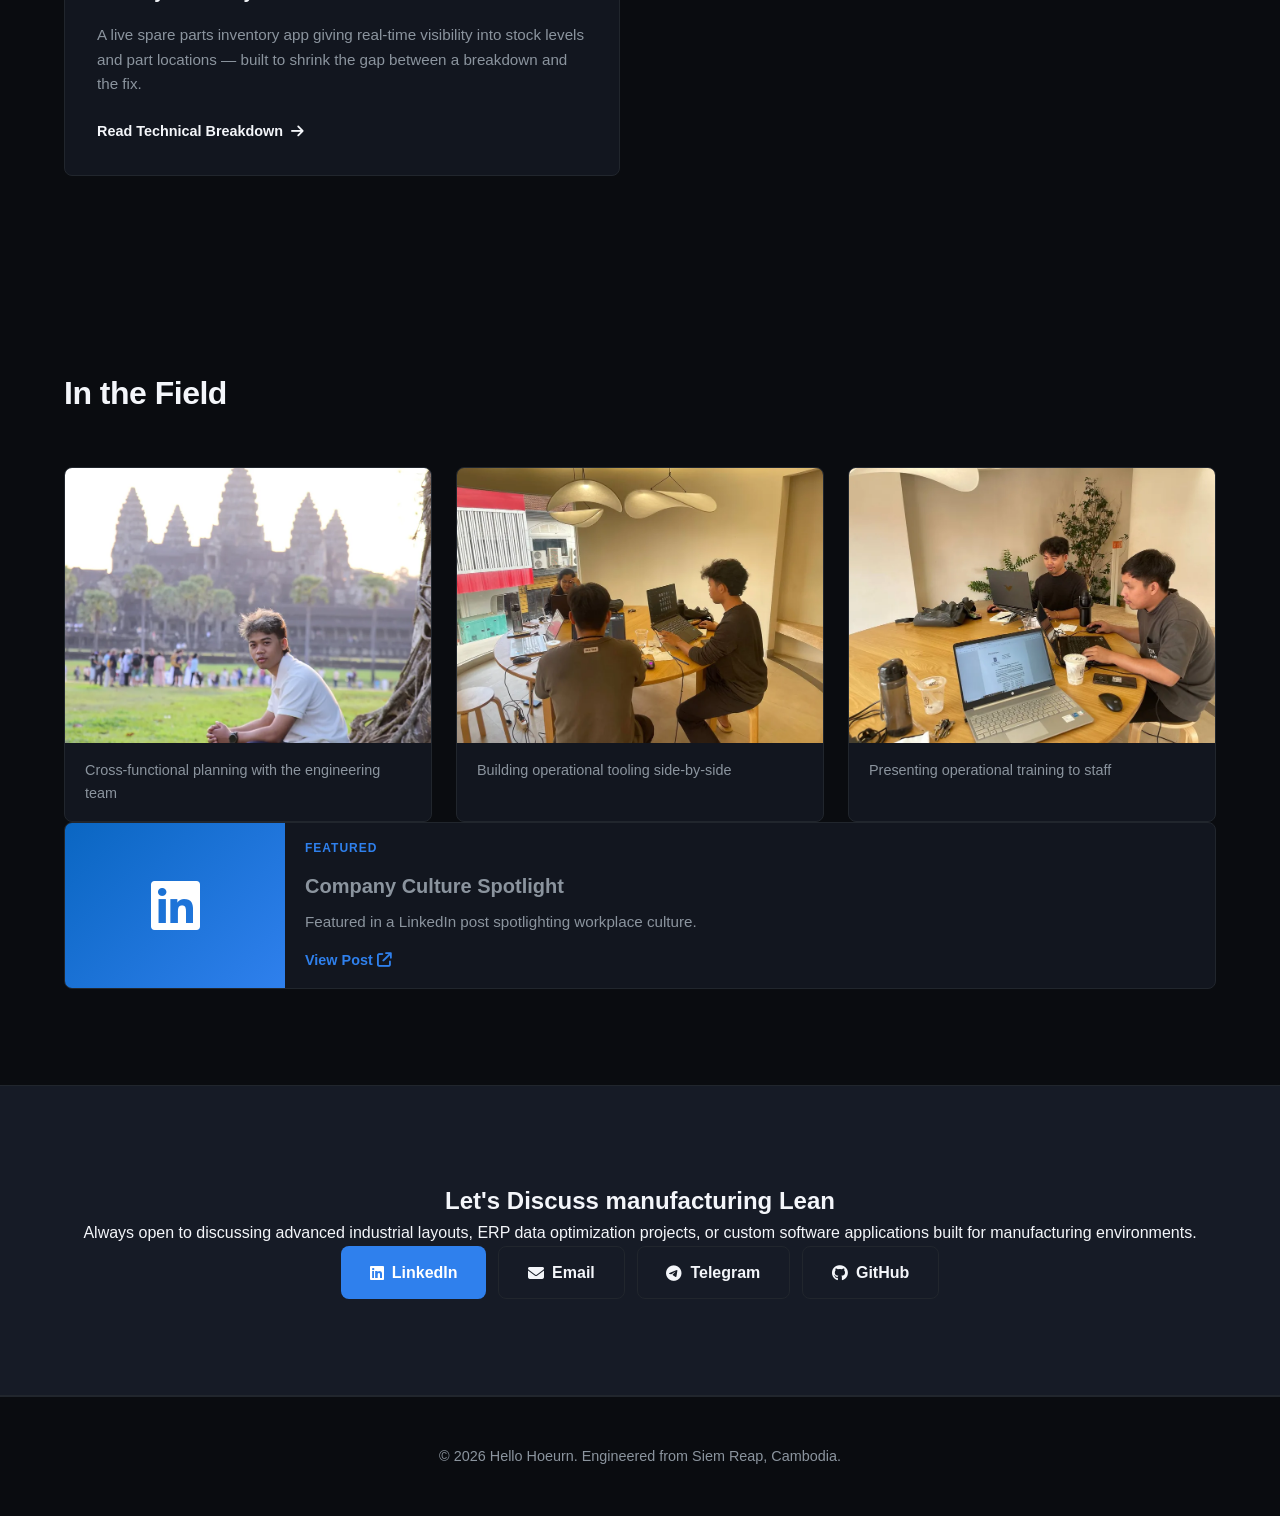
==== commit f25c49c3: "Add Tech Radar link to navigation menu" ====
--- a/index.html
+++ b/index.html
@@ -32,6 +32,7 @@
                 <li><a href="#expertise">Expertise</a></li>
                 <li><a href="#projects">Projects</a></li>
                 <li><a href="#field">In the Field</a></li>
+                <li><a href="tools/garment-tech-radar.html">Tech Radar</a></li>
                 <li><a href="#contact" class="btn-primary-sm">Get In Touch</a></li>
             </ul>
             <button class="menu-toggle" id="menuToggle" aria-label="Toggle navigation menu" aria-expanded="false" aria-controls="navLinks">
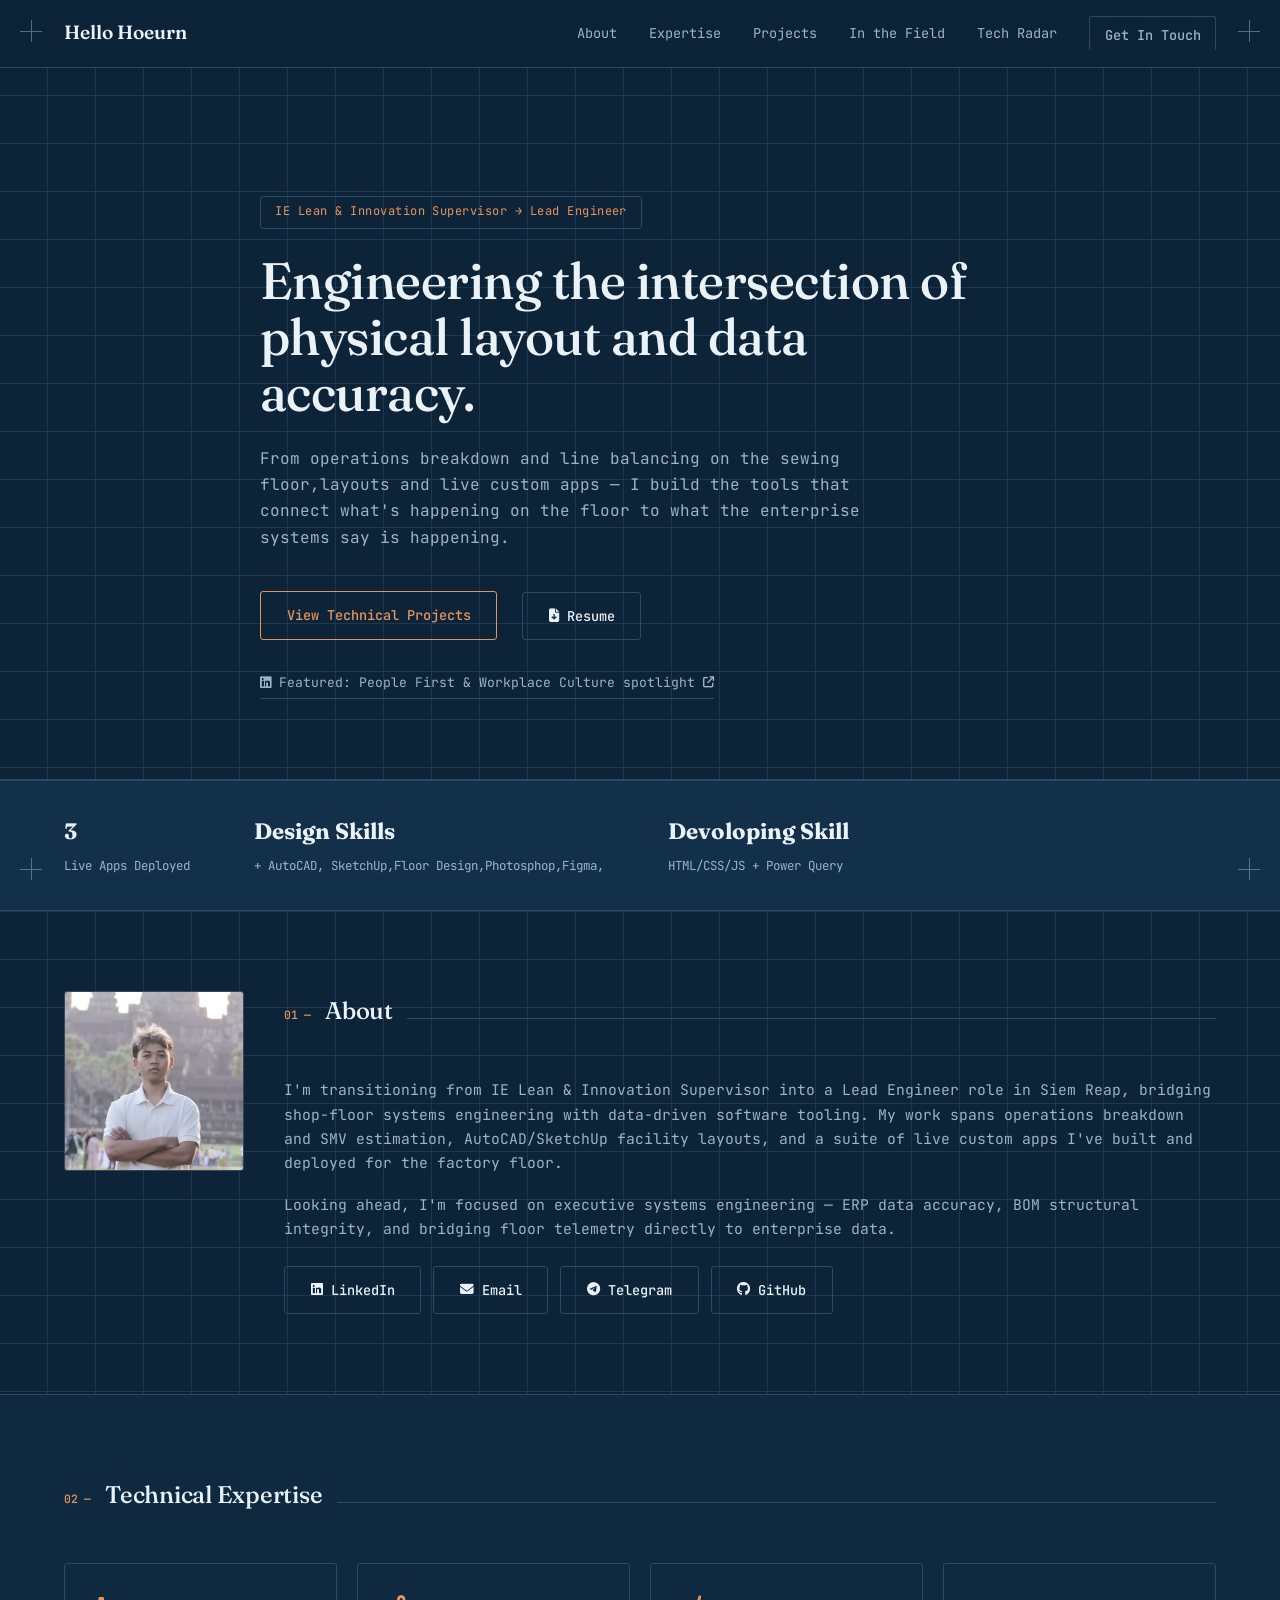
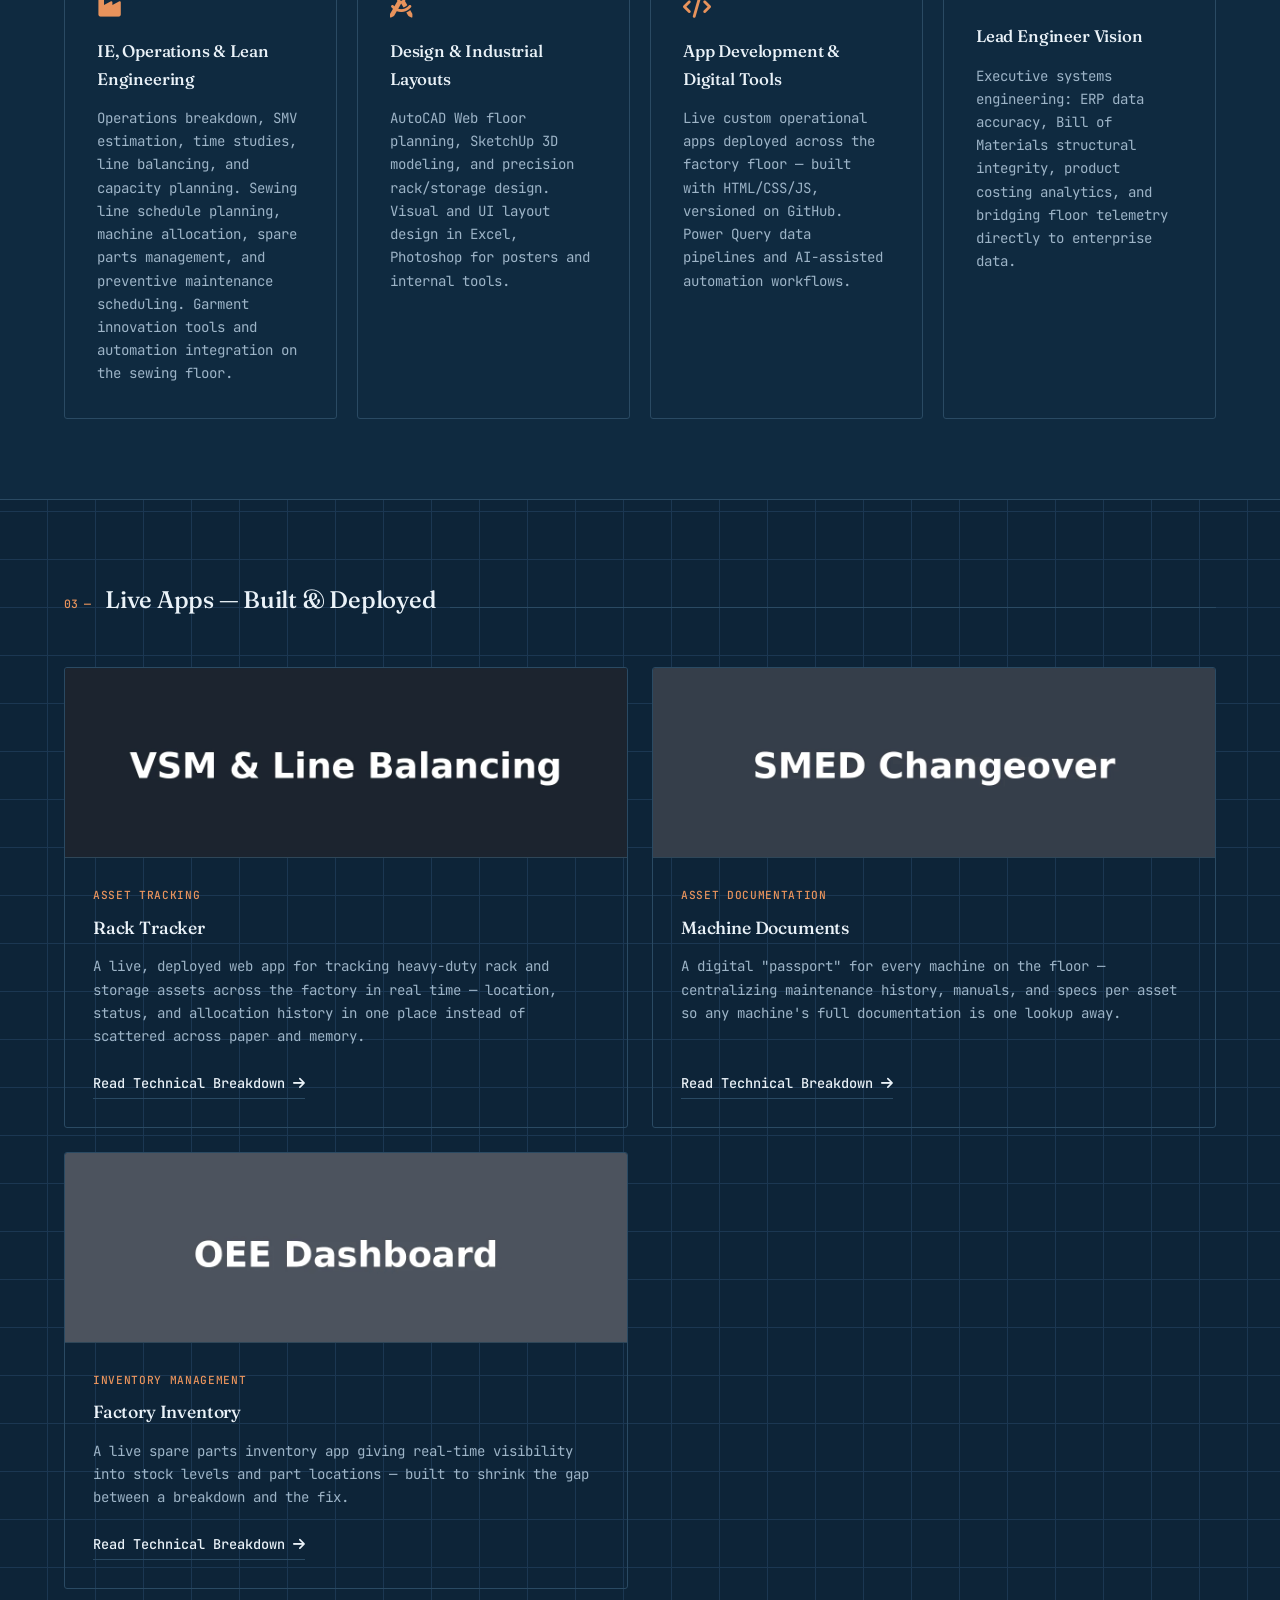
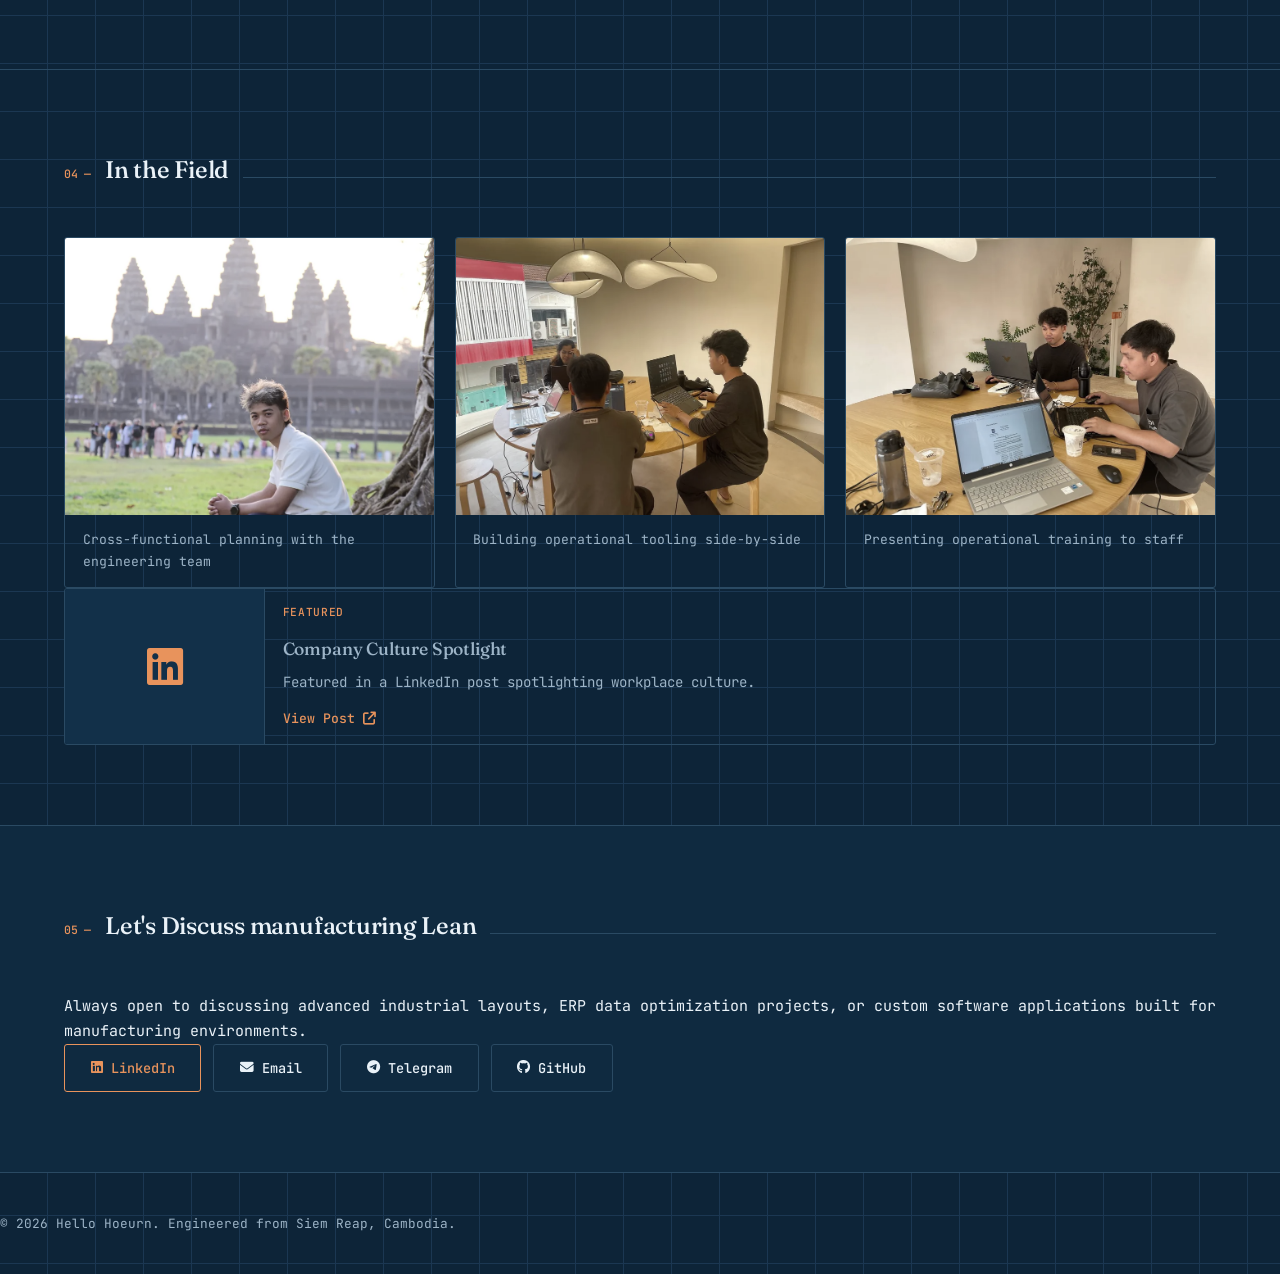
==== commit e6074557: "Add files via upload" ====
--- a/index.html
+++ b/index.html
@@ -18,10 +18,18 @@
     <link rel="icon" href="assets/favicon.ico">
     <link rel="icon" type="image/png" sizes="32x32" href="assets/favicon-32x32.png">
     <link rel="apple-touch-icon" href="assets/apple-touch-icon.png">
+    <link rel="preconnect" href="https://fonts.googleapis.com">
+    <link rel="preconnect" href="https://fonts.gstatic.com" crossorigin>
+    <link href="https://fonts.googleapis.com/css2?family=Fraunces:opsz,wght@9..144,400;9..144,500;9..144,600&family=JetBrains+Mono:wght@400;500;600&display=swap" rel="stylesheet">
     <link rel="stylesheet" href="styles.css">
     <link rel="stylesheet" href="https://cdnjs.cloudflare.com/ajax/libs/font-awesome/6.4.0/css/all.min.css">
 </head>
 <body>
+
+    <div class="crosshair tl"></div>
+    <div class="crosshair tr"></div>
+    <div class="crosshair bl"></div>
+    <div class="crosshair br"></div>
 
     <!-- Navigation -->
     <nav class="navbar">
@@ -192,7 +200,7 @@
     <!-- Connect / Contact -->
     <section id="contact" class="section alt-bg reveal">
         <div class="container center text-center">
-            <h2>Let's Discuss  manufacturing Lean </h2>
+            <h2 class="section-title">Let's Discuss  manufacturing Lean </h2>
             <p>Always open to discussing advanced industrial layouts, ERP data optimization projects, or custom software applications built for manufacturing environments.</p>
             <div class="social-links">
                 <a href="https://www.linkedin.com/in/hello-hoeurn-35181626a/" target="_blank" rel="noopener" class="btn-primary"><i class="fa-brands fa-linkedin"></i> LinkedIn</a>
--- a/styles.css
+++ b/styles.css
@@ -1,28 +1,44 @@
-/* Modern Minimalist Dark Theme Reset */
+/* Blueprint — technical drafting theme */
 :root {
-    --bg-main: #0a0c10;
-    --bg-card: #12161f;
-    --bg-alt: #161b26;
-    --accent: #2f80ed;
-    --accent-hover: #1b66ca;
-    --text-main: #f4f6fa;
-    --text-muted: #8b949e;
-    --border: #21262d;
-    --radius: 8px;
+    --bg-main: #0D2438;
+    --bg-card: #123049;
+    --bg-alt: #0F2A40;
+    --accent: #E8935C;
+    --accent-hover: #d97f45;
+    --text-main: #EAF2F8;
+    --text-muted: #9DB4C7;
+    --border: #2A4A63;
+    --border-soft: #1B3752;
+    --radius: 3px;
 }
 
 * {
     margin: 0;
     padding: 0;
     box-sizing: border-box;
-    font-family: -apple-system, BlinkMacSystemFont, "Segoe UI", Roboto, Helvetica, Arial, sans-serif;
-}
+    font-family: 'JetBrains Mono', monospace;
+}
+
+html { scroll-behavior: smooth; }
 
 body {
     background-color: var(--bg-main);
     color: var(--text-main);
-    line-height: 1.6;
+    line-height: 1.65;
     overflow-x: hidden;
+    font-size: 15px;
+    background-image:
+        linear-gradient(var(--border-soft) 1px, transparent 1px),
+        linear-gradient(90deg, var(--border-soft) 1px, transparent 1px);
+    background-size: 48px 48px;
+    background-position: -1px -1px;
+    counter-reset: section-num;
+}
+
+h1, h2, h3 {
+    font-family: 'Fraunces', serif;
+    font-weight: 500;
+    letter-spacing: -0.01em;
 }
 
 .container {
@@ -31,11 +47,32 @@
     margin: 0 auto;
 }
 
+/* Corner registration marks */
+.crosshair {
+    position: fixed;
+    width: 22px; height: 22px;
+    pointer-events: none;
+    opacity: 0.5;
+    z-index: 500;
+}
+.crosshair::before, .crosshair::after {
+    content: "";
+    position: absolute;
+    background: var(--text-muted);
+}
+.crosshair::before { width: 100%; height: 1px; top: 50%; }
+.crosshair::after { width: 1px; height: 100%; left: 50%; }
+.crosshair.tl { top: 20px; left: 20px; }
+.crosshair.tr { top: 20px; right: 20px; }
+.crosshair.bl { bottom: 20px; left: 20px; }
+.crosshair.br { bottom: 20px; right: 20px; }
+@media (max-width: 768px) { .crosshair { display: none; } }
+
 /* Navbar */
 .navbar {
     border-bottom: 1px solid var(--border);
-    background: rgba(10, 12, 16, 0.8);
-    backdrop-filter: blur(12px);
+    background: rgba(13, 36, 56, 0.85);
+    backdrop-filter: blur(8px);
     position: sticky;
     top: 0;
     z-index: 100;
@@ -50,11 +87,11 @@
     margin: 0 auto;
 }
 .logo {
-    font-weight: 800;
-    letter-spacing: 0.3px;
+    font-family: 'Fraunces', serif;
+    font-weight: 600;
     color: var(--text-main);
     text-decoration: none;
-    font-size: 1.3rem;
+    font-size: 1.2rem;
 }
 .nav-links {
     display: flex;
@@ -65,10 +102,12 @@
 .nav-links a {
     color: var(--text-muted);
     text-decoration: none;
-    font-size: 0.95rem;
-    transition: color 0.2s;
-}
-.nav-links a:hover { color: var(--text-main); }
+    font-size: 0.85rem;
+    border-bottom: 1px solid transparent;
+    padding-bottom: 3px;
+    transition: color 0.15s, border-color 0.15s;
+}
+.nav-links a:hover { color: var(--accent); border-bottom-color: var(--accent); }
 
 .menu-toggle {
     display: none;
@@ -83,11 +122,10 @@
 }
 .menu-toggle span {
     display: block;
-    height: 2px;
+    height: 1px;
     width: 100%;
     background: var(--text-main);
-    border-radius: 2px;
-    transition: transform 0.25s, opacity 0.25s;
+    transition: transform 0.2s, opacity 0.2s;
 }
 .menu-toggle[aria-expanded="true"] span:nth-child(1) { transform: translateY(8px) rotate(45deg); }
 .menu-toggle[aria-expanded="true"] span:nth-child(2) { opacity: 0; }
@@ -96,33 +134,31 @@
 /* Hero */
 .hero {
     padding: 8rem 0 5rem 0;
-    text-align: center;
+    text-align: left;
+    border-bottom: 1px solid var(--border);
 }
 .hero-container {
-    max-width: 800px;
+    max-width: 760px;
     margin: 0 auto;
 }
 .badge {
-    background: rgba(47, 128, 237, 0.1);
-    color: var(--accent);
-    border: 1px solid rgba(47, 128, 237, 0.2);
-    padding: 0.4rem 1rem;
-    border-radius: 50px;
-    font-size: 0.85rem;
-    font-weight: 600;
-    text-transform: uppercase;
-    letter-spacing: 0.5px;
+    display: inline-block;
+    color: var(--accent);
+    border: 1px solid var(--border);
+    padding: 0.35rem 0.9rem;
+    border-radius: var(--radius);
+    font-size: 0.75rem;
+    letter-spacing: 0.04em;
 }
 .hero h1 {
-    font-size: 3.5rem;
-    font-weight: 800;
-    line-height: 1.15;
+    font-size: clamp(2.2rem, 5vw, 3.2rem);
+    line-height: 1.1;
     margin: 1.5rem 0;
-    letter-spacing: -1px;
 }
 .hero-subtitle {
     color: var(--text-muted);
-    font-size: 1.2rem;
+    font-size: 1rem;
+    max-width: 60ch;
     margin-bottom: 2.5rem;
 }
 
@@ -131,298 +167,336 @@
     display: inline-flex;
     align-items: center;
     gap: 0.5rem;
-    font-weight: 600;
+    font-weight: 500;
     text-decoration: none;
     border-radius: var(--radius);
-    transition: all 0.2s;
+    transition: all 0.15s;
+    font-size: 0.85rem;
 }
 .btn-primary {
-    background: var(--accent);
-    color: #fff;
-    padding: 0.8rem 1.8rem;
-}
-.btn-primary:hover { background: var(--accent-hover); }
+    background: transparent;
+    color: var(--accent);
+    border: 1px solid var(--accent-dim, var(--accent));
+    padding: 0.75rem 1.6rem;
+}
+.btn-primary:hover { color: var(--text-main); border-color: var(--text-main); }
 .btn-secondary {
     border: 1px solid var(--border);
     color: var(--text-main);
-    padding: 0.8rem 1.8rem;
+    padding: 0.75rem 1.6rem;
     margin-left: 1rem;
     background: transparent;
 }
-.btn-secondary:hover { background: var(--bg-card); border-color: var(--text-muted); }
+.btn-secondary:hover { border-color: var(--accent); color: var(--accent); }
 .btn-primary-sm {
-    background: var(--accent);
-    color: #fff;
-    padding: 0.5rem 1rem;
-    font-size: 0.85rem;
-}
-
-/* Social link groups (About + Contact) */
+    background: transparent;
+    color: var(--accent);
+    border: 1px solid var(--border);
+    padding: 0.45rem 0.9rem;
+    font-size: 0.78rem;
+}
+.btn-primary-sm:hover { border-color: var(--accent); }
+
+.highlight-badge {
+    display: inline-flex;
+    align-items: center;
+    gap: 0.5rem;
+    margin-top: 2rem;
+    color: var(--text-muted);
+    text-decoration: none;
+    font-size: 0.82rem;
+    border-bottom: 1px solid var(--border);
+    padding-bottom: 4px;
+    transition: color 0.15s, border-color 0.15s;
+}
+.highlight-badge:hover { color: var(--accent); border-color: var(--accent); }
+.badge-icon { font-size: 0.7rem; }
+
+/* Social link groups */
 .social-links {
     display: flex;
     flex-wrap: wrap;
-    justify-content: center;
+    justify-content: flex-start;
     gap: 0.75rem;
 }
 .social-links .btn-secondary { margin-left: 0; }
 
-/* Layout utilities */
 .center { margin-left: auto; margin-right: auto; }
-.text-center { text-align: center; }
-.text-center .section-title { margin-left: auto; margin-right: auto; }
+.text-center { text-align: left; }
+.text-center .section-title { margin-left: 0; margin-right: 0; }
 
 /* Metrics Bar */
 .metrics-bar {
     display: flex;
-    justify-content: space-around;
+    justify-content: flex-start;
+    gap: 4rem;
+    flex-wrap: wrap;
     border-top: 1px solid var(--border);
     border-bottom: 1px solid var(--border);
     padding: 2rem 0;
     background: var(--bg-card);
 }
-.metric-item {
-    text-align: center;
-}
+.metric-item { text-align: left; }
 .metric-item strong {
     display: block;
-    font-size: 2rem;
+    font-family: 'Fraunces', serif;
+    font-size: 1.4rem;
     color: var(--text-main);
+    margin-bottom: 0.2rem;
 }
 .metric-item span {
     color: var(--text-muted);
-    font-size: 0.85rem;
-}
-
-/* Sections & Grids */
-.section { padding: 6rem 0; }
-.alt-bg { background-color: var(--bg-alt); border-top: 1px solid var(--border); border-bottom: 1px solid var(--border); }
+    font-size: 0.78rem;
+}
+.metrics-bar .container,
+.metrics-bar { padding-left: 5%; padding-right: 5%; }
+
+/* Sections & headings */
+.section { padding: 5rem 0; border-bottom: 1px solid var(--border); }
+.section:last-of-type { border-bottom: none; }
+.alt-bg { background-color: var(--bg-alt); }
+
 .section-title {
-    font-size: 2rem;
-    font-weight: 700;
+    counter-increment: section-num;
+    display: flex;
+    align-items: baseline;
+    gap: 14px;
+    font-size: 1.5rem;
     margin-bottom: 3rem;
-    letter-spacing: -0.5px;
-}
+}
+.section-title::before {
+    content: counter(section-num, decimal-leading-zero) " —";
+    color: var(--accent);
+    font-family: 'JetBrains Mono', monospace;
+    font-size: 0.72rem;
+    white-space: nowrap;
+    font-weight: 500;
+}
+.section-title::after {
+    content: "";
+    flex: 1;
+    height: 1px;
+    background: var(--border);
+}
+
 .grid-3 {
     display: grid;
-    grid-template-columns: repeat(auto-fit, minmax(300px, 1fr));
-    gap: 2rem;
+    grid-template-columns: repeat(auto-fit, minmax(280px, 1fr));
+    gap: 1.5rem;
 }
 .grid-4 {
     display: grid;
-    grid-template-columns: repeat(auto-fit, minmax(250px, 1fr));
-    gap: 1.75rem;
+    grid-template-columns: repeat(auto-fit, minmax(240px, 1fr));
+    gap: 1.25rem;
 }
 .grid-2 {
     display: grid;
-    grid-template-columns: repeat(auto-fit, minmax(450px, 1fr));
-    gap: 2.5rem;
-}
-
-/* Cards */
+    grid-template-columns: repeat(auto-fit, minmax(400px, 1fr));
+    gap: 1.5rem;
+}
+
+/* Cards — flat hairline, no shadow, minimal radius */
 .card {
-    background: var(--bg-card);
-    border: 1px solid var(--border);
-    padding: 2.5rem;
+    background: transparent;
+    border: 1px solid var(--border);
+    padding: 2rem;
     border-radius: var(--radius);
 }
 .card-icon {
-    font-size: 2rem;
-    color: var(--accent);
-    margin-bottom: 1.5rem;
-}
-.card h3 { margin-bottom: 1rem; font-size: 1.3rem; }
-.card p { color: var(--text-muted); font-size: 0.95rem; }
+    font-size: 1.4rem;
+    color: var(--accent);
+    margin-bottom: 1.25rem;
+}
+.card h3 { margin-bottom: 0.85rem; font-size: 1.05rem; font-family: 'Fraunces', serif; }
+.card p { color: var(--text-muted); font-size: 0.88rem; }
 
 /* Project Cards */
 .project-card {
-    background: var(--bg-card);
+    background: transparent;
     border: 1px solid var(--border);
     border-radius: var(--radius);
     overflow: hidden;
     display: flex;
     flex-direction: column;
-    transition: transform 0.25s, border-color 0.25s;
-}
-.project-card:hover {
-    transform: translateY(-4px);
-    border-color: var(--accent);
-}
+    transition: border-color 0.15s;
+}
+.project-card:hover { border-color: var(--accent); }
 .project-img {
-    height: 200px;
+    height: 190px;
     overflow: hidden;
     border-bottom: 1px solid var(--border);
+    filter: grayscale(0.3) contrast(1.05);
 }
 .project-img img {
     width: 100%;
     height: 100%;
     object-fit: cover;
     display: block;
-    transition: transform 0.4s ease;
-}
-.project-card:hover .project-img img { transform: scale(1.05); }
-.project-content { padding: 2rem; flex-grow: 1; display: flex; flex-direction: column; }
+}
+.project-content { padding: 1.75rem; flex-grow: 1; display: flex; flex-direction: column; }
 .project-tag {
     color: var(--accent);
-    font-size: 0.75rem;
-    font-weight: 700;
+    font-size: 0.7rem;
+    font-weight: 500;
     text-transform: uppercase;
-    letter-spacing: 1px;
+    letter-spacing: 0.06em;
     margin-bottom: 0.5rem;
     display: block;
 }
-.project-content h3 { margin-bottom: 1rem; }
-.project-content p { color: var(--text-muted); font-size: 0.95rem; margin-bottom: 1.5rem; flex-grow: 1; }
-.project-link { color: var(--text-main); text-decoration: none; font-size: 0.9rem; font-weight: 600; display: inline-flex; align-items: center; gap: 0.5rem; }
-.project-link:hover { color: var(--accent); }
+.project-content h3 { margin-bottom: 0.85rem; font-size: 1.1rem; }
+.project-content p { color: var(--text-muted); font-size: 0.88rem; margin-bottom: 1.5rem; flex-grow: 1; }
+.project-link {
+    color: var(--text-main);
+    text-decoration: none;
+    font-size: 0.85rem;
+    font-weight: 500;
+    display: inline-flex;
+    align-items: center;
+    gap: 0.5rem;
+    border-bottom: 1px solid var(--border);
+    padding-bottom: 3px;
+    width: fit-content;
+}
+.project-link:hover { color: var(--accent); border-color: var(--accent); }
 
 /* About */
 .about-grid {
     display: grid;
-    grid-template-columns: 220px 1fr;
-    gap: 3rem;
+    grid-template-columns: 180px 1fr;
+    gap: 2.5rem;
     align-items: start;
 }
 .about-photo img {
-    width: 220px;
-    height: 220px;
-    border-radius: 50%;
+    width: 180px;
+    height: 180px;
+    border-radius: var(--radius);
     object-fit: cover;
     border: 1px solid var(--border);
-}
-.about-text p { color: var(--text-muted); margin-bottom: 1.2rem; }
+    filter: grayscale(0.4);
+}
+.about-text p { color: var(--text-muted); margin-bottom: 1.1rem; font-size: 0.92rem; }
 .about-social { margin-top: 1.5rem; justify-content: flex-start; }
 
-/* Scroll reveal micro-interaction */
+/* Scroll reveal — kept minimal per reduced-motion intent */
 .reveal {
     opacity: 0;
-    transform: translateY(24px);
-    transition: opacity 0.6s ease, transform 0.6s ease;
-}
-.reveal.visible {
-    opacity: 1;
-    transform: translateY(0);
-}
-
-/* Featured Card (big, matches gallery-item language) */
+    transform: translateY(14px);
+    transition: opacity 0.4s ease, transform 0.4s ease;
+}
+.reveal.visible { opacity: 1; transform: translateY(0); }
+
+/* Featured Card */
 .featured-card {
     display: flex;
     align-items: stretch;
-    margin-top: 1.75rem;
+    margin-top: 1.5rem;
     text-decoration: none;
     color: inherit;
+    border: 1px solid var(--border);
+    border-radius: var(--radius);
+    overflow: hidden;
 }
 .featured-visual {
-    flex: 0 0 220px;
-    background: linear-gradient(135deg, #0A66C2, var(--accent));
+    flex: 0 0 200px;
+    background: var(--bg-card);
     display: flex;
     align-items: center;
     justify-content: center;
-}
-.featured-visual i { font-size: 3.5rem; color: #fff; }
+    border-right: 1px solid var(--border);
+}
+.featured-visual i { font-size: 2.6rem; color: var(--accent); }
 .featured-card figcaption {
-    padding: 1.75rem 2rem;
+    padding: 1.5rem 1.75rem;
     display: flex;
     flex-direction: column;
     justify-content: center;
     gap: 0.5rem;
 }
 .featured-card figcaption .project-tag { margin-bottom: 0.25rem; }
-.featured-card figcaption h3 { font-size: 1.25rem; font-weight: 700; }
-.featured-card figcaption p { color: var(--text-muted); font-size: 0.95rem; }
+.featured-card figcaption h3 { font-size: 1.1rem; }
+.featured-card figcaption p { color: var(--text-muted); font-size: 0.88rem; }
 .featured-view {
     color: var(--accent);
-    font-weight: 600;
-    font-size: 0.9rem;
+    font-weight: 500;
+    font-size: 0.82rem;
     margin-top: 0.4rem;
 }
 @media (max-width: 640px) {
     .featured-card { flex-direction: column; }
-    .featured-visual { flex-basis: 120px; }
-}
-
-/* In the Field Gallery */
-.gallery-grid { gap: 1.5rem; }
+    .featured-visual { flex-basis: 100px; border-right: none; border-bottom: 1px solid var(--border); }
+}
+
+/* Gallery */
+.gallery-grid { gap: 1.25rem; }
 .gallery-item {
-    background: var(--bg-card);
+    background: transparent;
     border: 1px solid var(--border);
     border-radius: var(--radius);
     overflow: hidden;
     margin: 0;
-    transition: transform 0.25s, border-color 0.25s;
-}
-.gallery-item:hover { transform: translateY(-4px); border-color: var(--accent); }
+    transition: border-color 0.15s;
+}
+.gallery-item:hover { border-color: var(--accent); }
 .gallery-item img {
     width: 100%;
     aspect-ratio: 4 / 3;
     object-fit: cover;
     display: block;
+    filter: grayscale(0.35);
 }
 .gallery-item figcaption {
-    padding: 1rem 1.25rem;
-    color: var(--text-muted);
-    font-size: 0.9rem;
+    padding: 0.9rem 1.1rem;
+    color: var(--text-muted);
+    font-size: 0.82rem;
 }
 
 /* Case Study Pages */
-.case-study {
-    max-width: 760px;
-    padding: 5rem 0 4rem;
-}
-.case-study .back-link {
-    color: var(--accent);
-    text-decoration: none;
-    font-weight: 600;
-    font-size: 0.9rem;
-}
+.case-study { max-width: 700px; padding: 5rem 0 4rem; }
+.case-study .back-link { color: var(--accent); text-decoration: none; font-weight: 500; font-size: 0.85rem; }
 .case-study .back-link:hover { text-decoration: underline; }
-.case-study .project-tag {
-    display: inline-block;
-    margin-top: 2rem;
-}
-.case-study h1 {
-    font-size: 2.4rem;
-    font-weight: 800;
-    letter-spacing: -0.5px;
-    margin: 0.5rem 0 1rem;
-}
+.case-study .project-tag { display: inline-block; margin-top: 2rem; }
+.case-study h1 { font-size: 2rem; margin: 0.5rem 0 1rem; }
 .case-study .lead {
     color: var(--text-muted);
-    font-size: 1.15rem;
-    margin-bottom: 2.5rem;
-    border-left: 3px solid var(--accent);
+    font-size: 1rem;
+    margin-bottom: 2.25rem;
+    border-left: 2px solid var(--accent);
     padding-left: 1rem;
 }
-.case-study h3 {
-    margin-top: 2.5rem;
-    margin-bottom: 0.75rem;
-    font-size: 1.2rem;
-}
-.case-study p, .case-study li { color: var(--text-muted); }
-.case-study ul { margin-left: 1.5rem; padding-top: 0.25rem; }
+.case-study h3 { margin-top: 2.25rem; margin-bottom: 0.65rem; font-size: 1.05rem; }
+.case-study p, .case-study li { color: var(--text-muted); font-size: 0.92rem; }
+.case-study ul { margin-left: 1.4rem; padding-top: 0.25rem; }
 .case-study ul li { margin-bottom: 0.4rem; }
 .case-study strong { color: var(--text-main); }
-.case-study > .back-link:last-of-type {
-    display: inline-block;
-    margin-top: 3rem;
-}
+.case-study > .back-link:last-of-type { display: inline-block; margin-top: 3rem; }
 
 /* Footer */
 footer {
-    text-align: center;
-    padding: 3rem 0;
+    text-align: left;
+    padding: 2.5rem 0;
     border-top: 1px solid var(--border);
     color: var(--text-muted);
-    font-size: 0.9rem;
+    font-size: 0.8rem;
+}
+
+/* Focus visibility */
+a:focus-visible, button:focus-visible {
+    outline: 2px solid var(--accent);
+    outline-offset: 3px;
+}
+
+@media (prefers-reduced-motion: reduce) {
+    html { scroll-behavior: auto; }
+    * { transition: none !important; }
 }
 
 /* Responsiveness */
 @media (max-width: 768px) {
-    .hero h1 { font-size: 2.3rem; }
+    .hero h1 { font-size: 2rem; }
     .grid-2 { grid-template-columns: 1fr; }
     .hero-cta .btn-secondary { margin-left: 0; margin-top: 1rem; display: inline-flex; }
-    .about-grid { grid-template-columns: 1fr; text-align: center; }
-    .about-photo img { margin: 0 auto; }
-    .about-social { justify-content: center; }
+    .about-grid { grid-template-columns: 1fr; text-align: left; }
+    .about-social { justify-content: flex-start; }
 
     .menu-toggle { display: flex; }
     .nav-links {
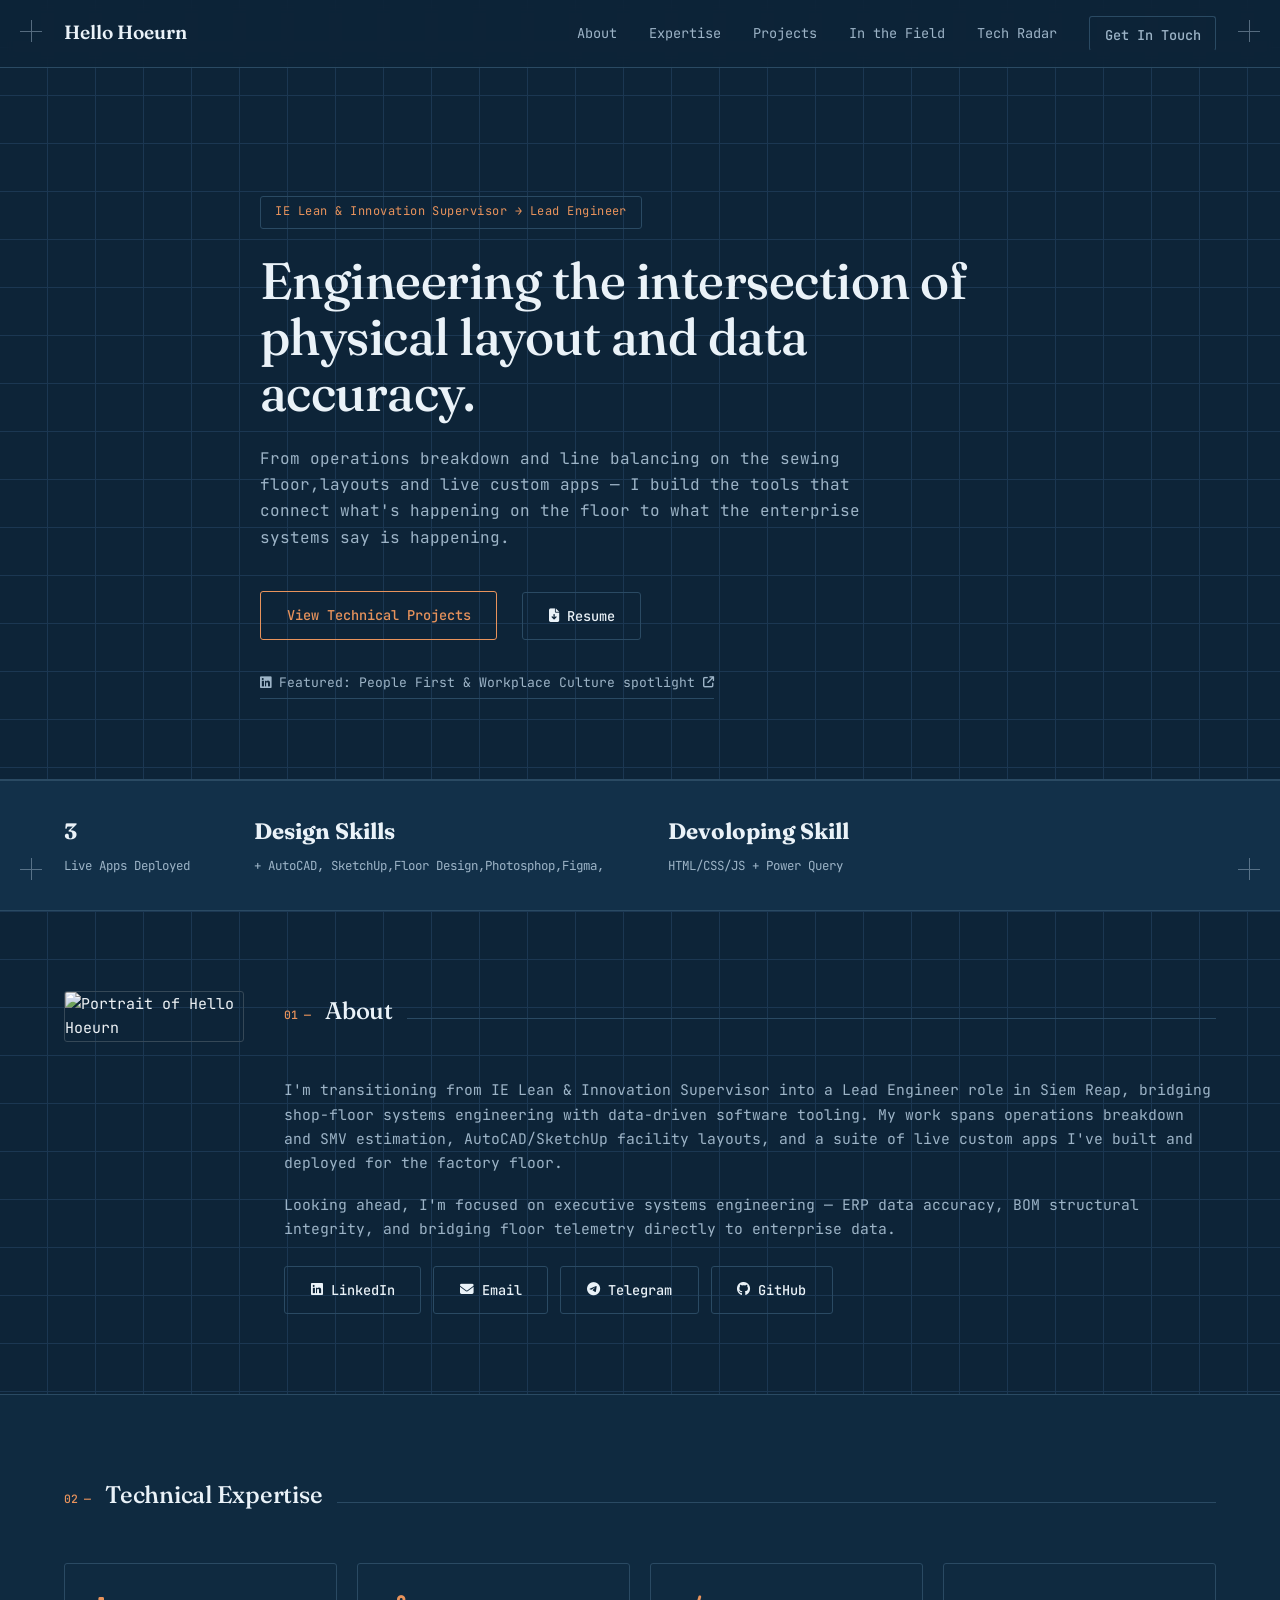
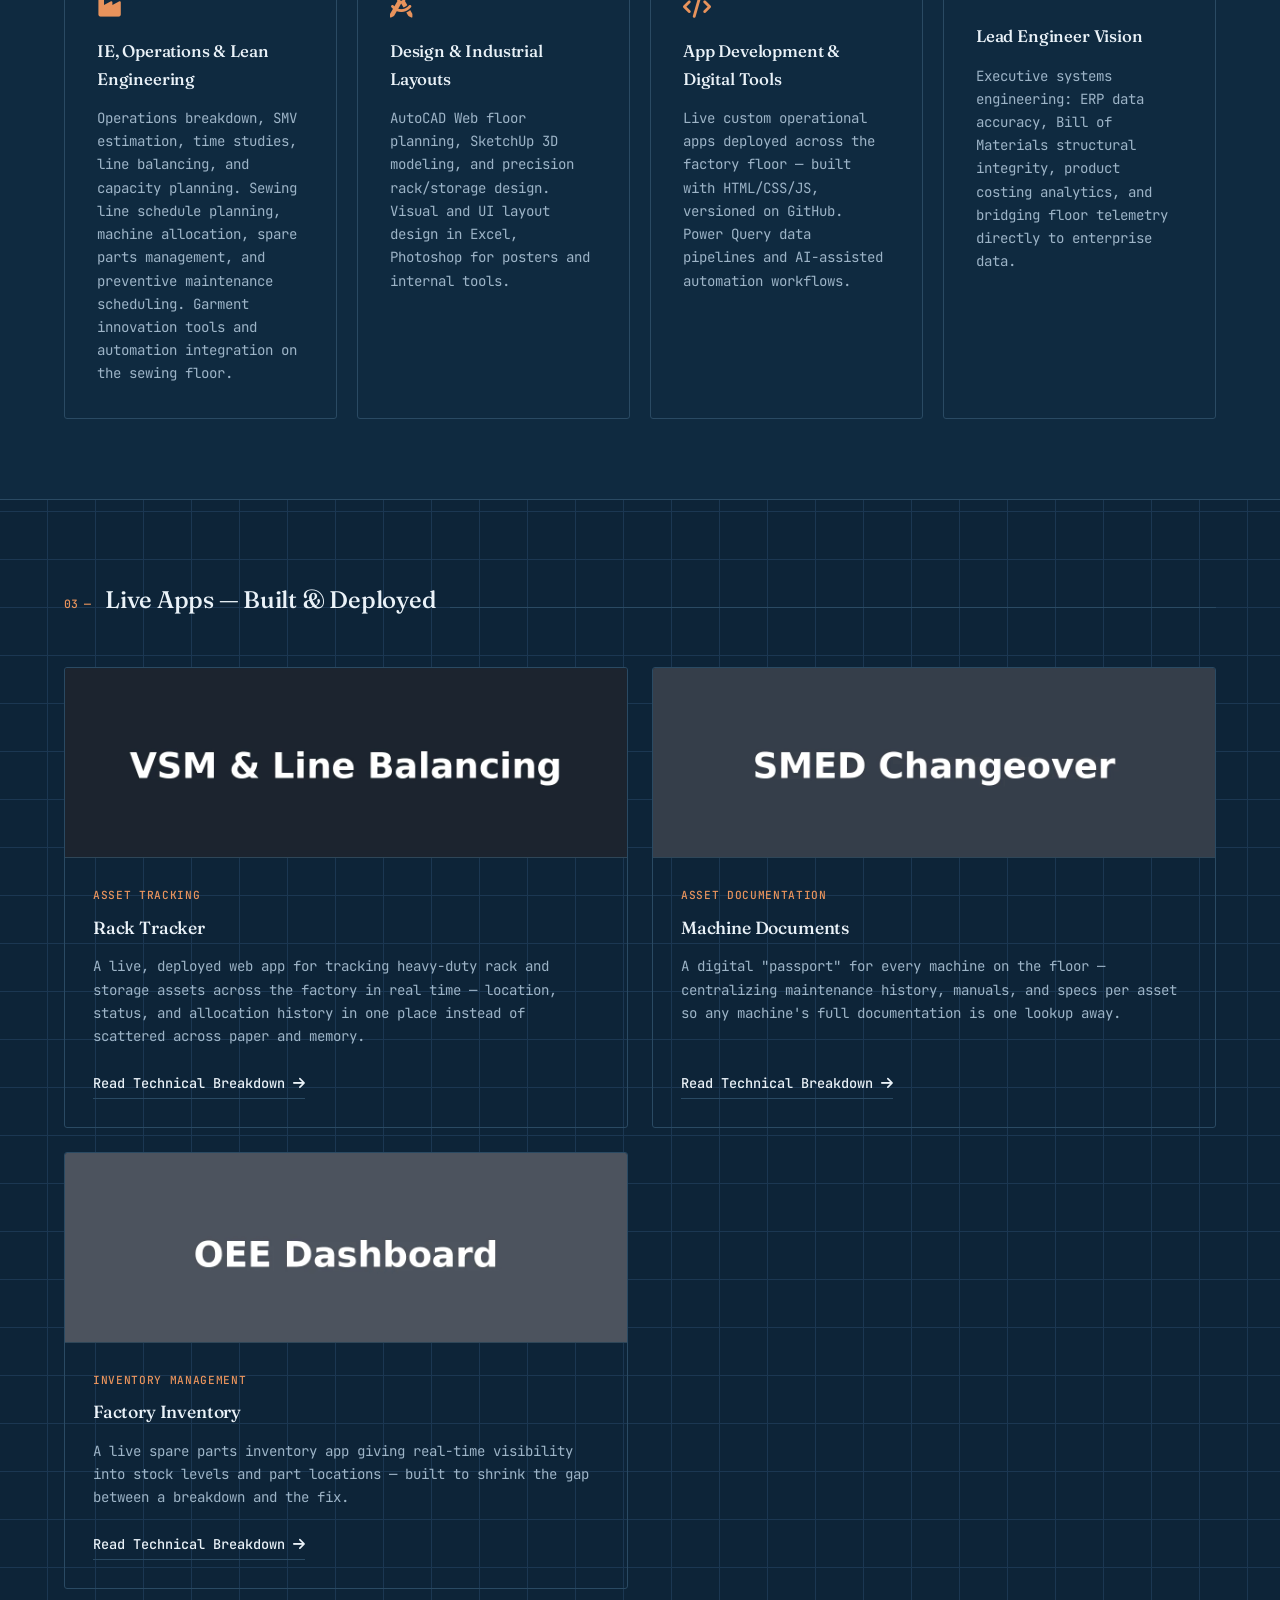
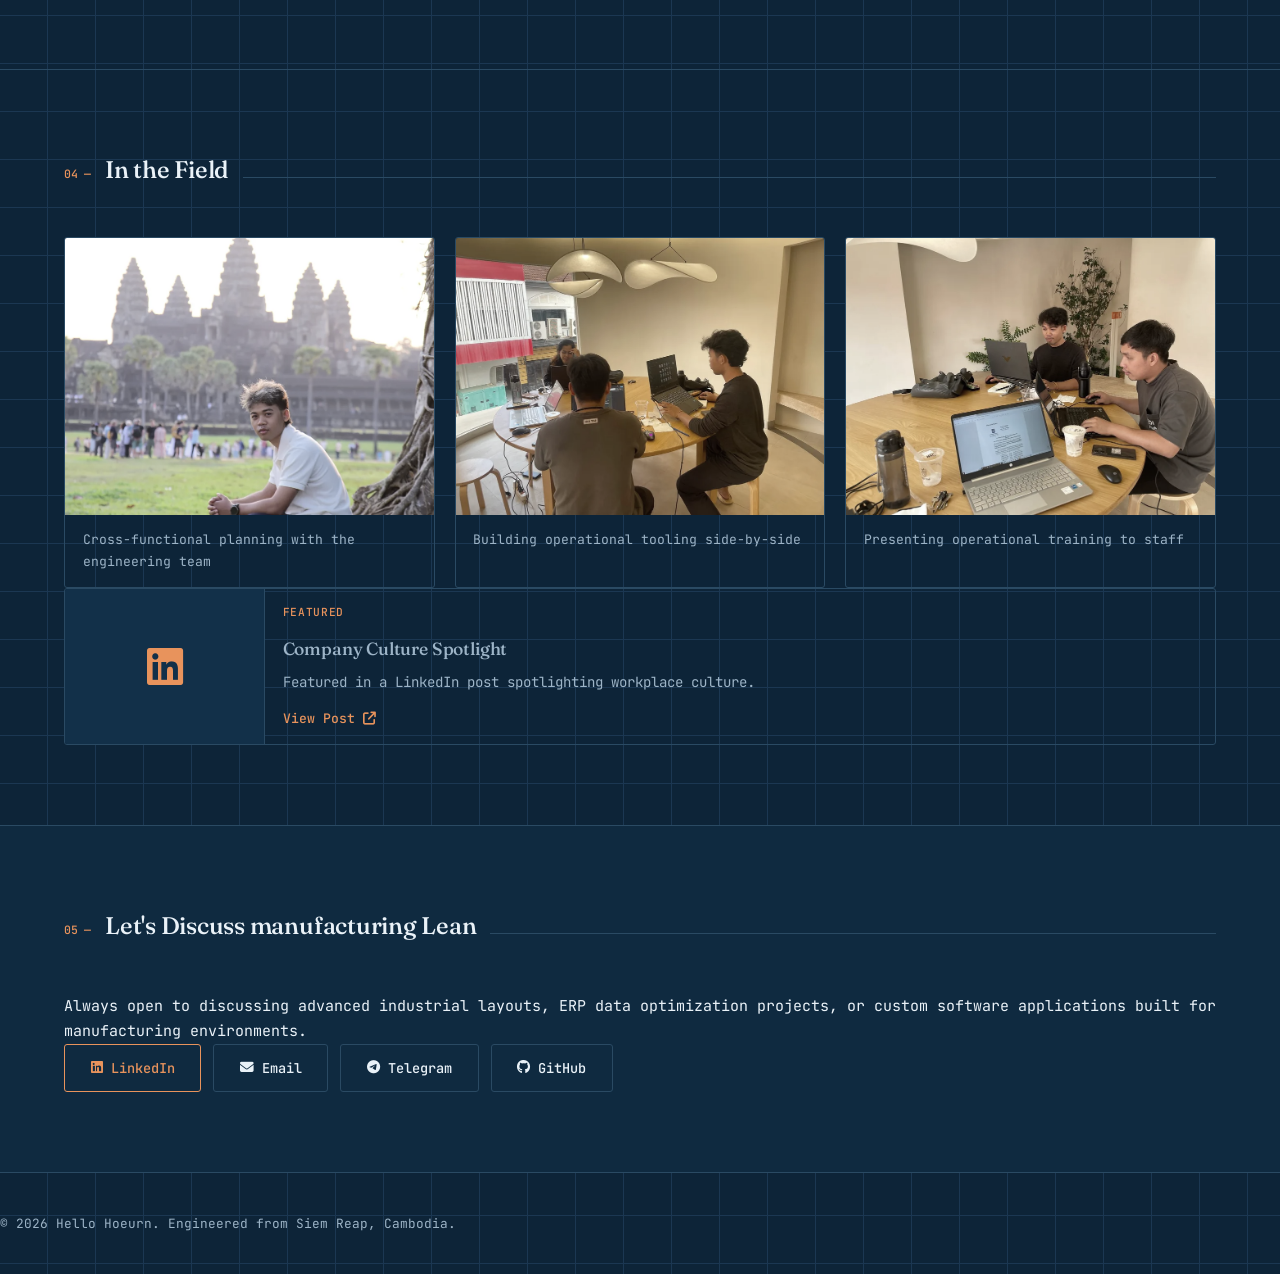
==== commit 5b44aa8e: "headshot size" ====
--- a/index.html
+++ b/index.html
@@ -76,7 +76,7 @@
     <section id="about" class="section reveal">
         <div class="container about-grid">
             <div class="about-photo">
-                <img src="assets/headshot.webp" alt="Portrait of Hello Hoeurn" width="220" height="220">
+                <img src="assets/.webp" alt="Portrait of Hello Hoeurn" width="500" height="500">
             </div>
             <div class="about-text">
                 <h2 class="section-title">About</h2>
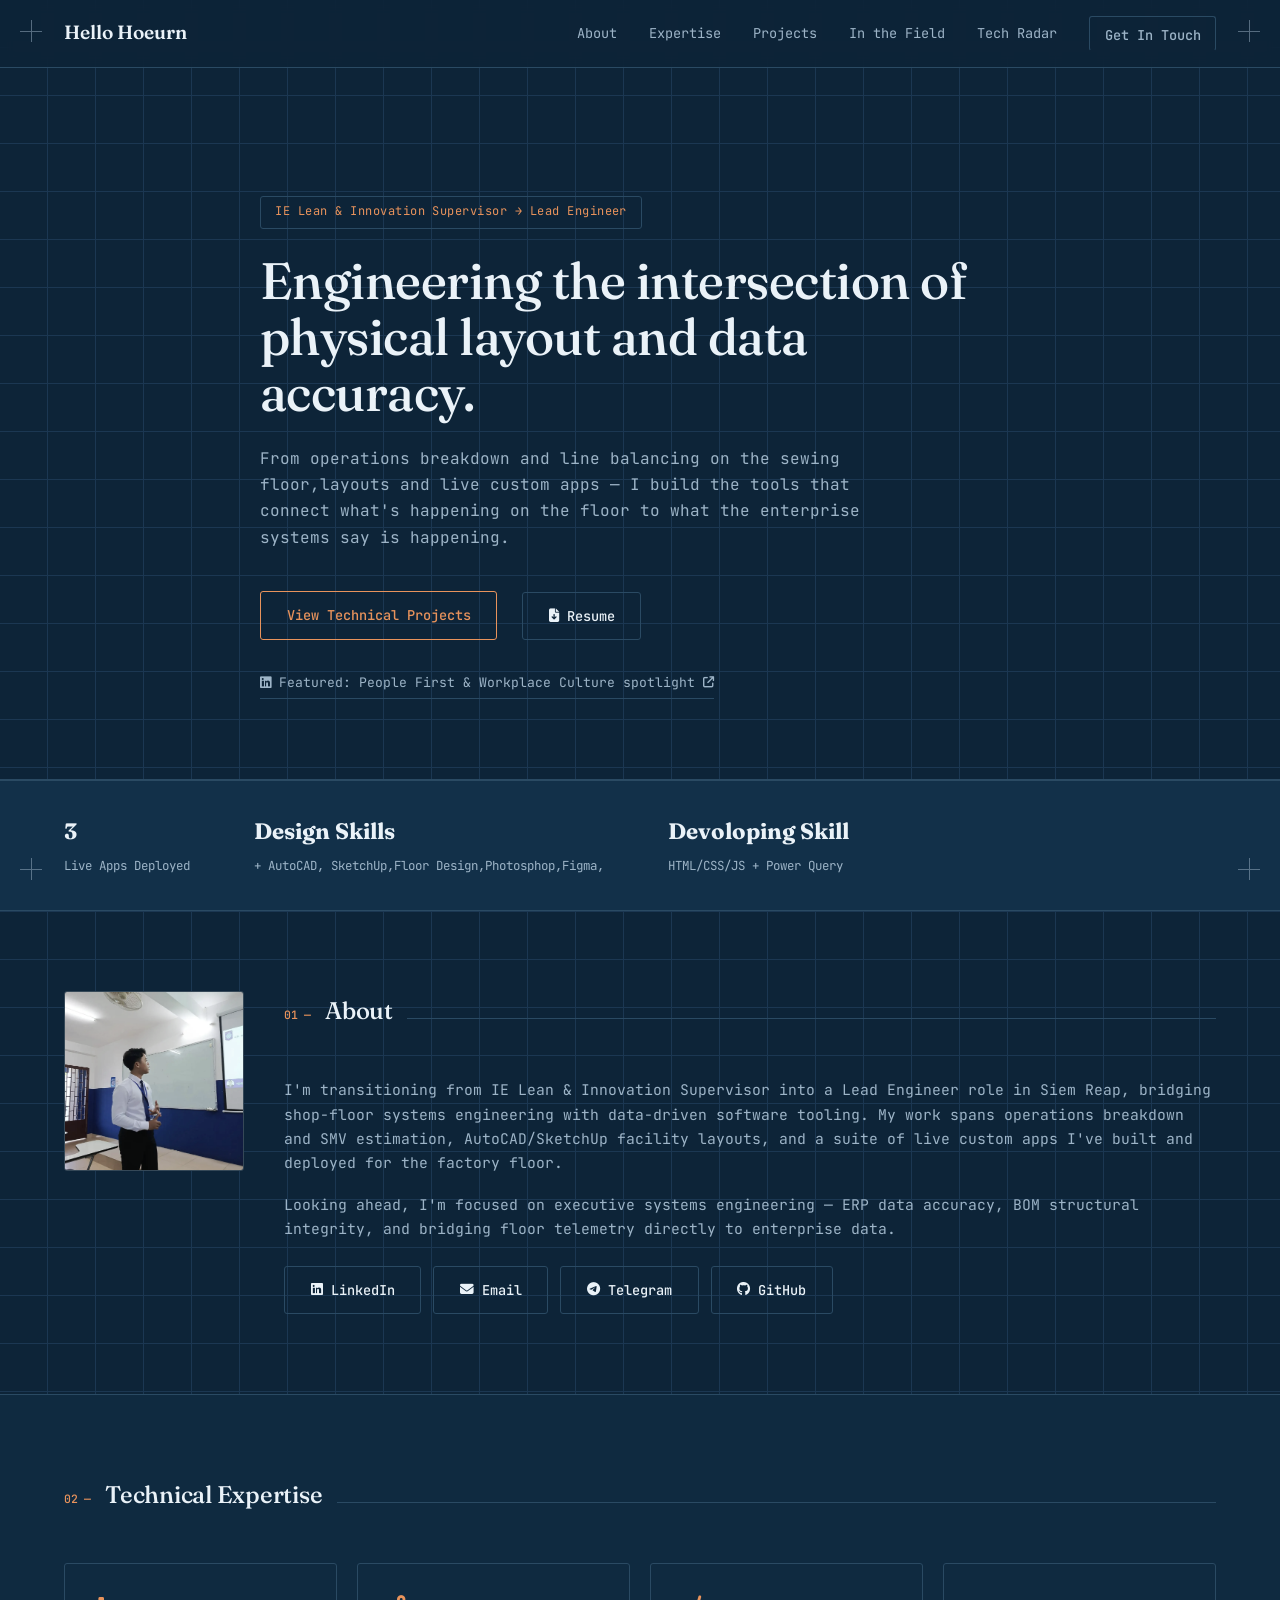
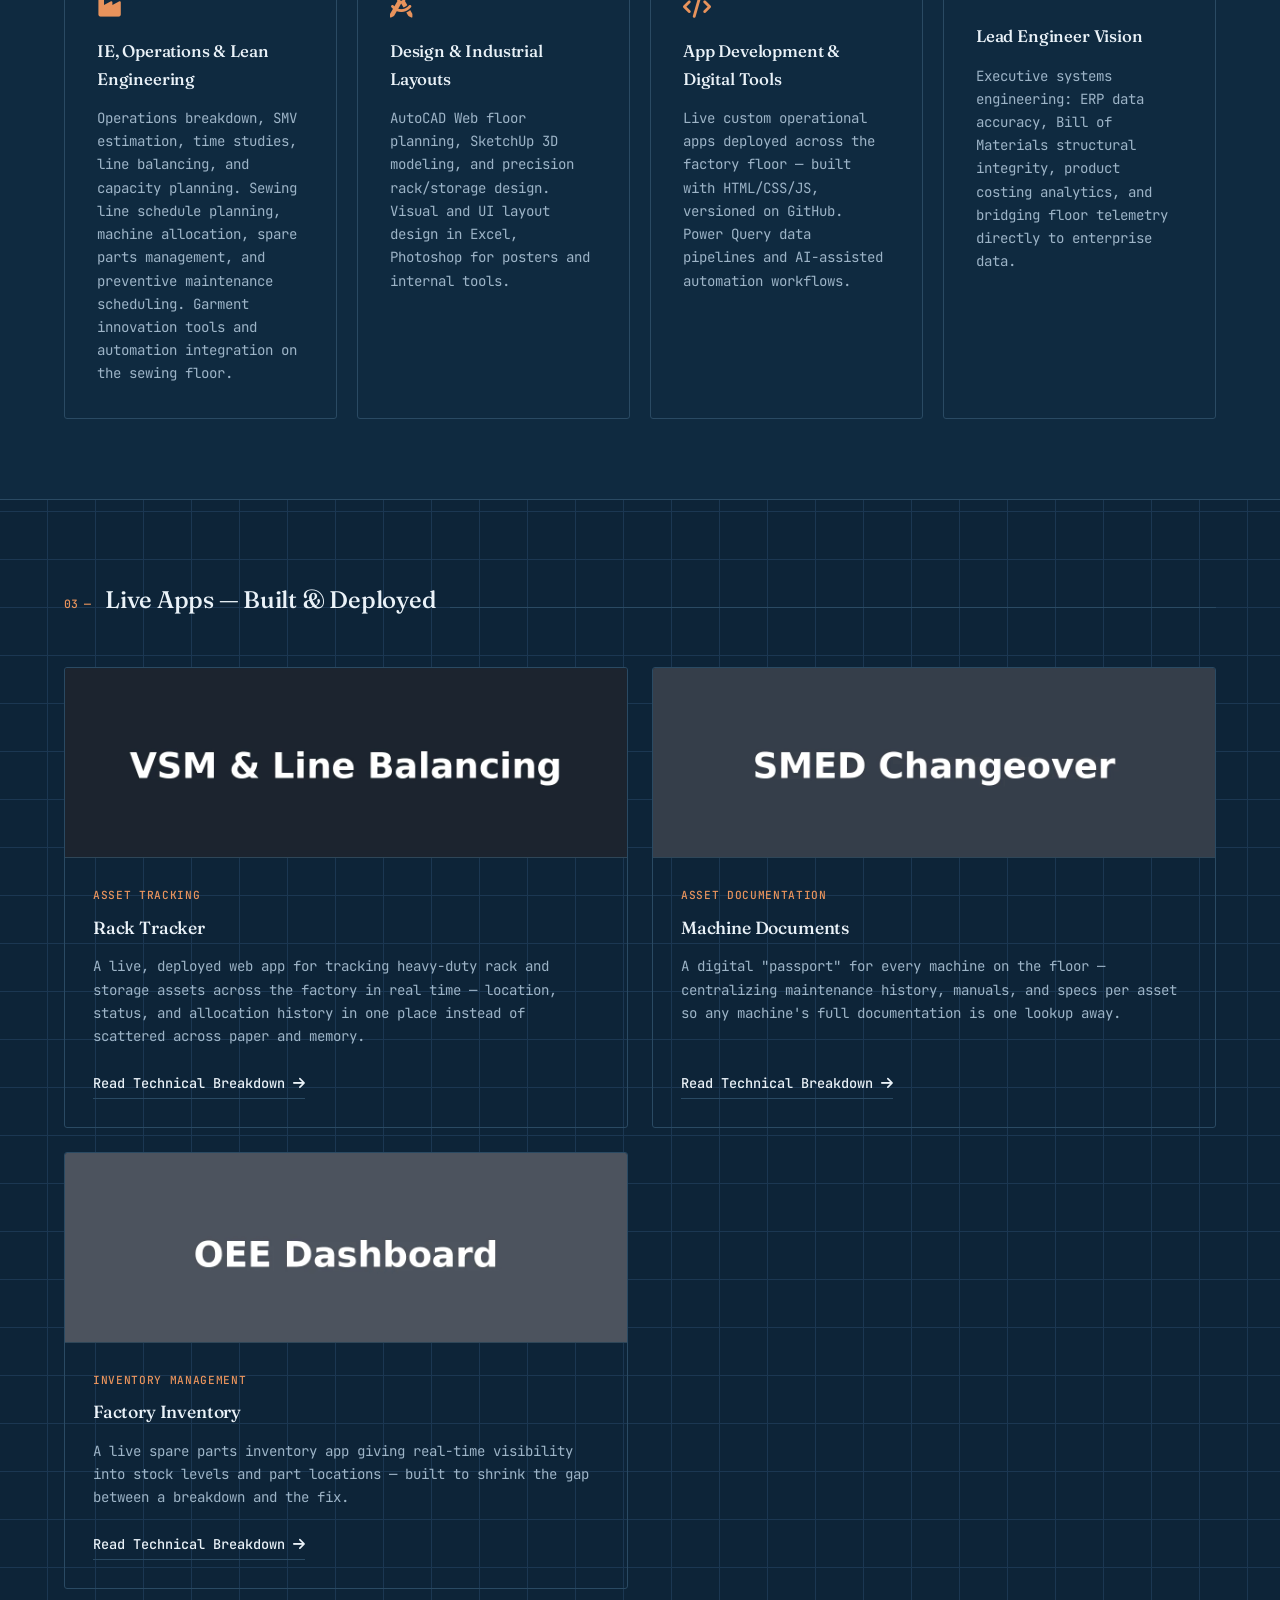
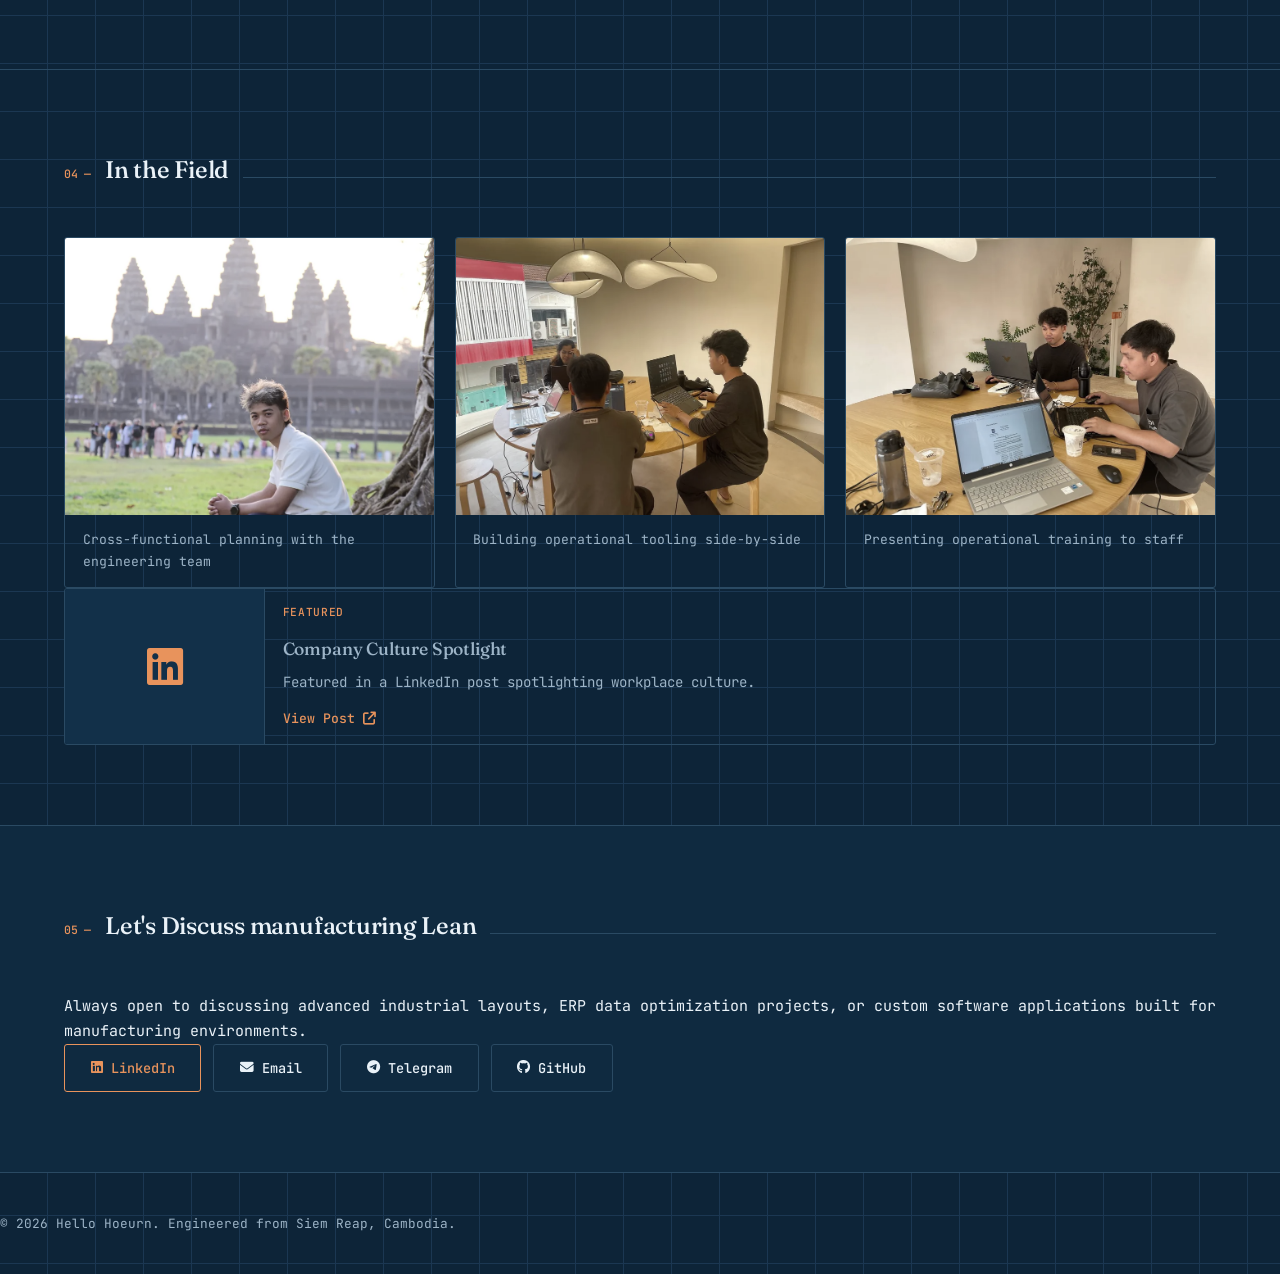
==== commit d7592833: "headshot" ====
--- a/index.html
+++ b/index.html
@@ -76,7 +76,7 @@
     <section id="about" class="section reveal">
         <div class="container about-grid">
             <div class="about-photo">
-                <img src="assets/.webp" alt="Portrait of Hello Hoeurn" width="500" height="500">
+                <img src="assets/headshot.webp" alt="Portrait of Hello Hoeurn" width="234" height="234">
             </div>
             <div class="about-text">
                 <h2 class="section-title">About</h2>
